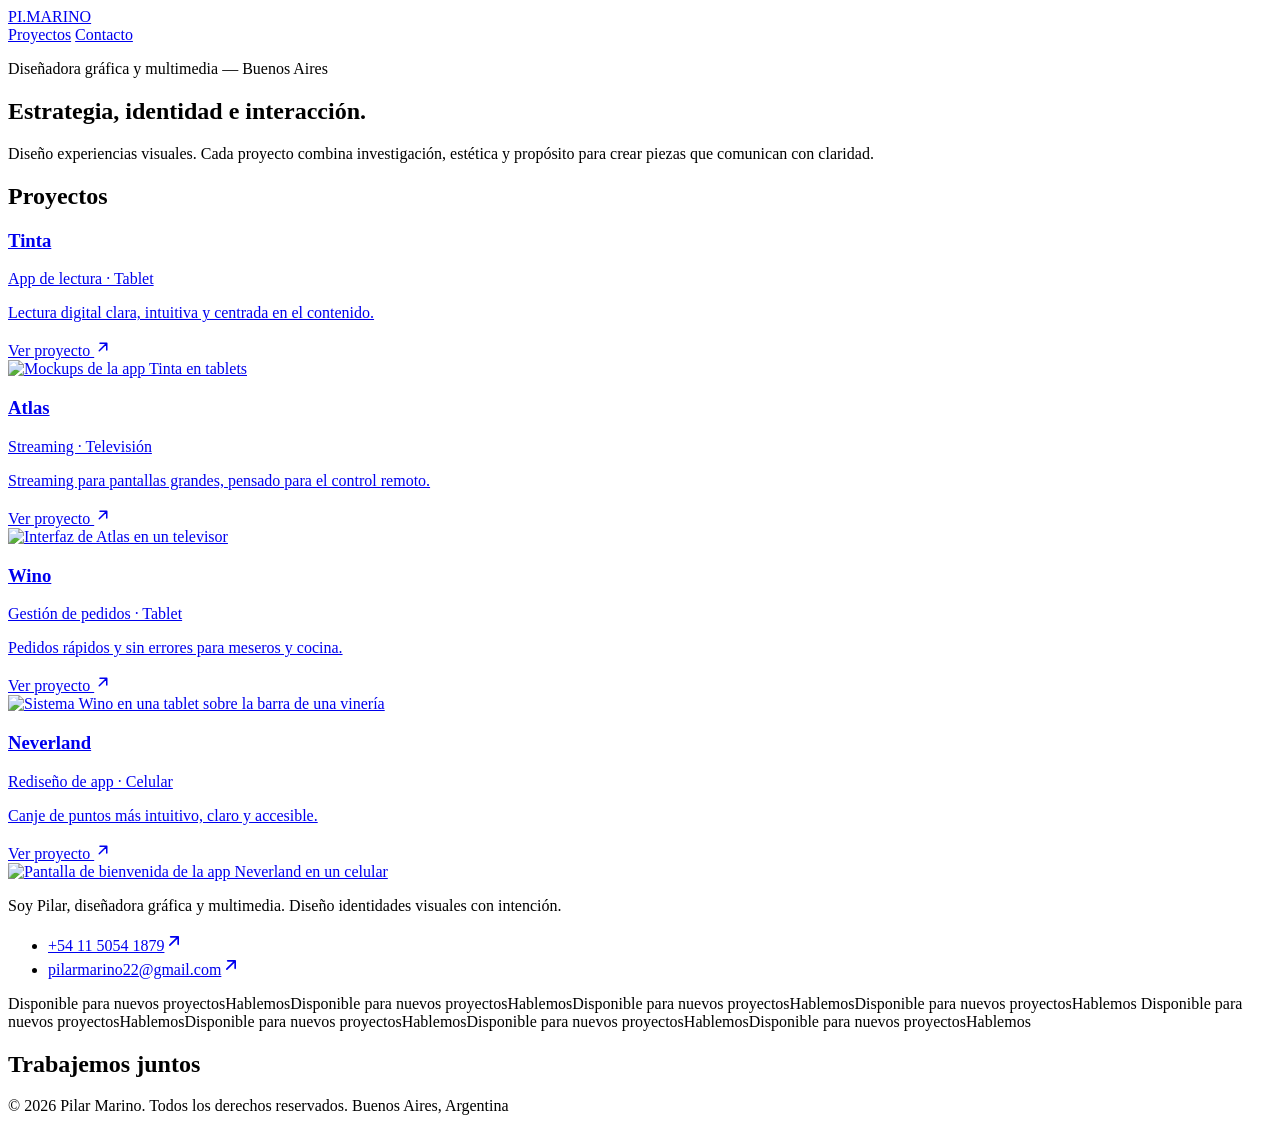
==== index.html @ cc8206f9 "Add files via upload" ====
<!doctype html>
<html lang="es">
<head>
<meta charset="utf-8">
<title>Pilar Marino · Portfolio</title>
<meta name="viewport" content="width=device-width, initial-scale=1">
<meta name="description" content="Pilar Marino: diseñadora gráfica y multimedia en Buenos Aires. Estrategia, identidad e interacción.">
<link rel="preconnect" href="https://fonts.googleapis.com">
<link rel="preconnect" href="https://fonts.gstatic.com" crossorigin="anonymous">
<link href="https://fonts.googleapis.com/css2?family=Inter:opsz,wght@14..32,400..700&amp;display=swap" rel="stylesheet">
<link rel="stylesheet" href="css/estilos.css?v=8">
</head>
<body class="pagina-home">

<div class="home">

  <!-- Header -->
  <header class="encabezado">
    <div class="encabezado__inner">
      <a href="#inicio" class="encabezado__logo" aria-label="Pilar Marino, inicio">PI.MARINO</a>
      <nav class="encabezado__nav" aria-label="Principal">
        <a class="navlink" href="proyectos.html">Proyectos</a>
        <a class="navlink" href="#contacto">Contacto</a>
      </nav>
    </div>
  </header>

  <!-- Hero -->
  <section id="inicio" class="inicio">
    <p class="inicio__kicker">Diseñadora gráfica y multimedia — Buenos Aires</p>
    <h1 class="inicio__titulo"><span class="hw"><span class="hw__in">Estrategia,</span></span> <span class="hw"><span class="hw__in">identidad</span></span> <span class="inicio__resaltado"><span class="hw"><span class="hw__in">e</span></span> <span class="hw"><span class="hw__in">interacción.</span></span></span></h1>

    <div class="inicio__bajo">
      <p class="inicio__lead">Diseño experiencias visuales. <span class="inicio__lead-suave">Cada proyecto combina investigación, estética y propósito para crear piezas que comunican con claridad.</span></p>
    </div>
  </section>

  <!-- Proyectos -->
  <section id="proyectos" class="proyectos-home">
    <div class="proyectos-home__cab">
      <h2 class="proyectos-home__titulo">Proyectos&nbsp;</h2>
    </div>

    <div class="pilas">
      <a class="pcard pcard--tinta" href="proyecto-tinta.html">
        <div class="pcard__texto">
          <div class="pcard__info">
            <h3 class="pcard__titulo">Tinta</h3>
            <span class="pcard__meta">App de lectura · Tablet</span>
            <p class="pcard__desc">Lectura digital clara, intuitiva y centrada en el contenido.</p>
          </div>
          <span class="pbtn">Ver proyecto
            <svg class="parrow" aria-hidden="true" width="18" height="18" viewBox="0 0 24 24" fill="none" stroke="currentColor" stroke-width="2" stroke-linecap="round" stroke-linejoin="round"><path d="M7 17L17 7M8 7h9v9"></path></svg>
          </span>
        </div>
        <div class="pcard__media">
          <img class="pimg" src="assets/tinta/hero.jpg" alt="Mockups de la app Tinta en tablets">
        </div>
      </a>
      <a class="pcard pcard--atlas" href="proyecto-atlas.html">
        <div class="pcard__texto">
          <div class="pcard__info">
            <h3 class="pcard__titulo">Atlas</h3>
            <span class="pcard__meta">Streaming · Televisión</span>
            <p class="pcard__desc">Streaming para pantallas grandes, pensado para el control remoto.</p>
          </div>
          <span class="pbtn">Ver proyecto
            <svg class="parrow" aria-hidden="true" width="18" height="18" viewBox="0 0 24 24" fill="none" stroke="currentColor" stroke-width="2" stroke-linecap="round" stroke-linejoin="round"><path d="M7 17L17 7M8 7h9v9"></path></svg>
          </span>
        </div>
        <div class="pcard__media">
          <img class="pimg" src="assets/atlas/hero.jpg" alt="Interfaz de Atlas en un televisor">
        </div>
      </a>
      <a class="pcard pcard--wino" href="proyecto-wino.html">
        <div class="pcard__texto">
          <div class="pcard__info">
            <h3 class="pcard__titulo">Wino</h3>
            <span class="pcard__meta">Gestión de pedidos · Tablet</span>
            <p class="pcard__desc">Pedidos rápidos y sin errores para meseros y cocina.</p>
          </div>
          <span class="pbtn">Ver proyecto
            <svg class="parrow" aria-hidden="true" width="18" height="18" viewBox="0 0 24 24" fill="none" stroke="currentColor" stroke-width="2" stroke-linecap="round" stroke-linejoin="round"><path d="M7 17L17 7M8 7h9v9"></path></svg>
          </span>
        </div>
        <div class="pcard__media">
          <img class="pimg" src="assets/wino/hero.jpg" alt="Sistema Wino en una tablet sobre la barra de una vinería">
        </div>
      </a>
      <a class="pcard pcard--neverland" href="proyecto-neverland.html">
        <div class="pcard__texto">
          <div class="pcard__info">
            <h3 class="pcard__titulo pcard__titulo--largo">Neverland</h3>
            <span class="pcard__meta">Rediseño de app · Celular</span>
            <p class="pcard__desc">Canje de puntos más intuitivo, claro y accesible.</p>
          </div>
          <span class="pbtn">Ver proyecto
            <svg class="parrow" aria-hidden="true" width="18" height="18" viewBox="0 0 24 24" fill="none" stroke="currentColor" stroke-width="2" stroke-linecap="round" stroke-linejoin="round"><path d="M7 17L17 7M8 7h9v9"></path></svg>
          </span>
        </div>
        <div class="pcard__media">
          <img class="pimg" src="assets/neverland/hero.jpg" alt="Pantalla de bienvenida de la app Neverland en un celular">
        </div>
      </a>
    </div>
  </section>

  <!-- Sobre mí -->
  <section id="sobre-mi" class="sobre-home">
    <div class="sobre-home__col">
      <p class="reveal sobre-home__texto" aria-label="Soy Pilar, diseñadora gráfica y multimedia. Diseño identidades visuales con intención."><span class="word" aria-hidden="true">Soy </span><span class="word" aria-hidden="true">Pilar, </span><span class="word" aria-hidden="true">diseñadora </span><span class="word" aria-hidden="true">gráfica </span><span class="word" aria-hidden="true">y </span><span class="word" aria-hidden="true">multimedia. </span><span class="word" aria-hidden="true">Diseño </span><span class="word" aria-hidden="true">identidades </span><span class="word" aria-hidden="true">visuales </span><span class="word" aria-hidden="true">con </span><span class="word" aria-hidden="true">intención.</span></p>
    </div>
      <ul id="contacto" class="contacto-lista">
        <li><a class="crow" href="tel:+5491150541879">+54 11 5054 1879<svg aria-hidden="true" width="20" height="20" viewBox="0 0 24 24" fill="none" stroke="currentColor" stroke-width="2" stroke-linecap="round" stroke-linejoin="round"><path d="M7 17L17 7M8 7h9v9"></path></svg></a></li>
        <li><a class="crow crow--mail" href="mailto:pilarmarino22@gmail.com">pilarmarino22@gmail.com<svg aria-hidden="true" width="20" height="20" viewBox="0 0 24 24" fill="none" stroke="currentColor" stroke-width="2" stroke-linecap="round" stroke-linejoin="round"><path d="M7 17L17 7M8 7h9v9"></path></svg></a></li>
      </ul>
  </section>

  <!-- Contacto -->
  <section class="cierre">
    <div class="banda-movil" aria-label="Disponible para nuevos proyectos" role="img">
      <div class="marquee" aria-hidden="true">
        <span>Disponible para nuevos proyectos</span><span>Hablemos</span><span>Disponible para nuevos proyectos</span><span>Hablemos</span><span>Disponible para nuevos proyectos</span><span>Hablemos</span><span>Disponible para nuevos proyectos</span><span>Hablemos</span>
        <span>Disponible para nuevos proyectos</span><span>Hablemos</span><span>Disponible para nuevos proyectos</span><span>Hablemos</span><span>Disponible para nuevos proyectos</span><span>Hablemos</span><span>Disponible para nuevos proyectos</span><span>Hablemos</span>
      </div>
    </div>

    <div class="trabajemos">
      <h2 class="trabajemos__titulo">Trabajemos juntos</h2>
    </div>
  </section>

  <!-- Footer -->
  <footer class="pie">
    <div class="pie__fila">
      <span>© 2026 Pilar Marino. Todos los derechos reservados.</span>
      <span>Buenos Aires, Argentina</span>
    </div>
  </footer>

</div>

<script src="js/home.js?v=3"></script>
</body>
</html>
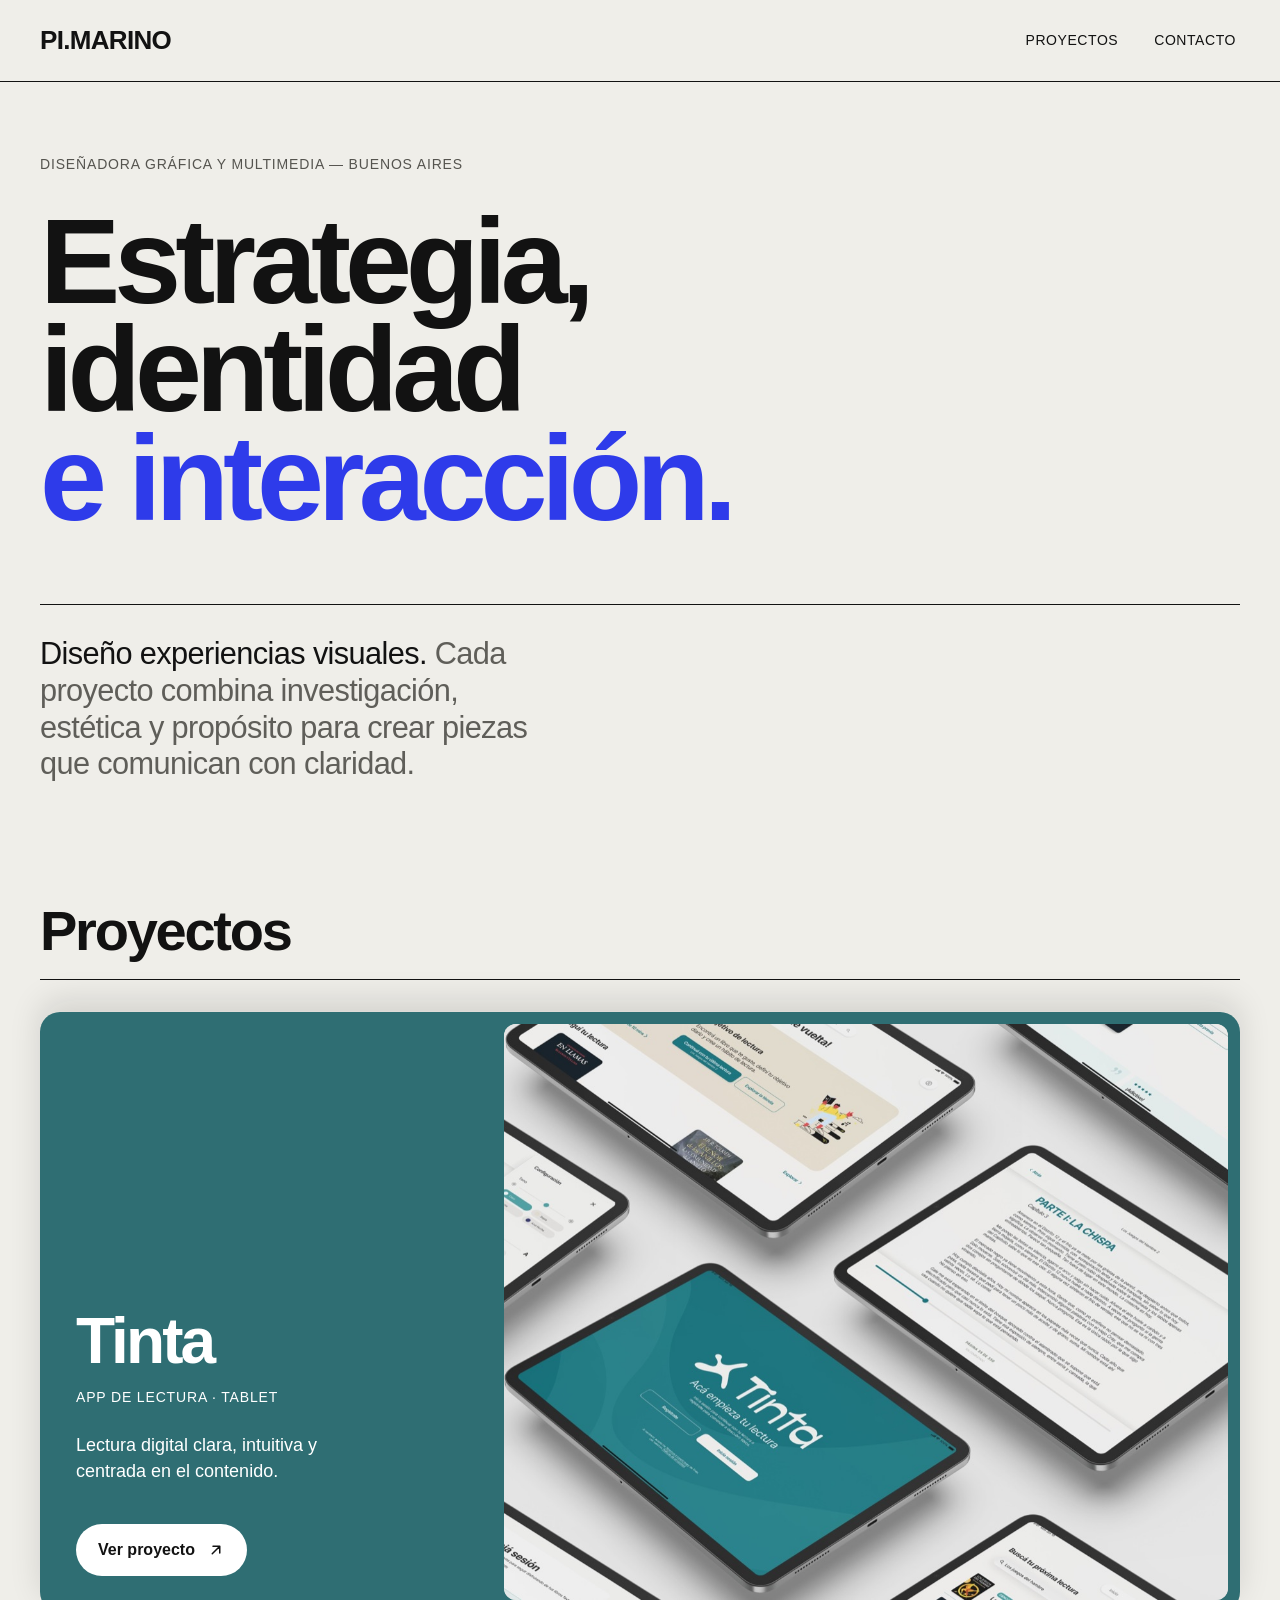
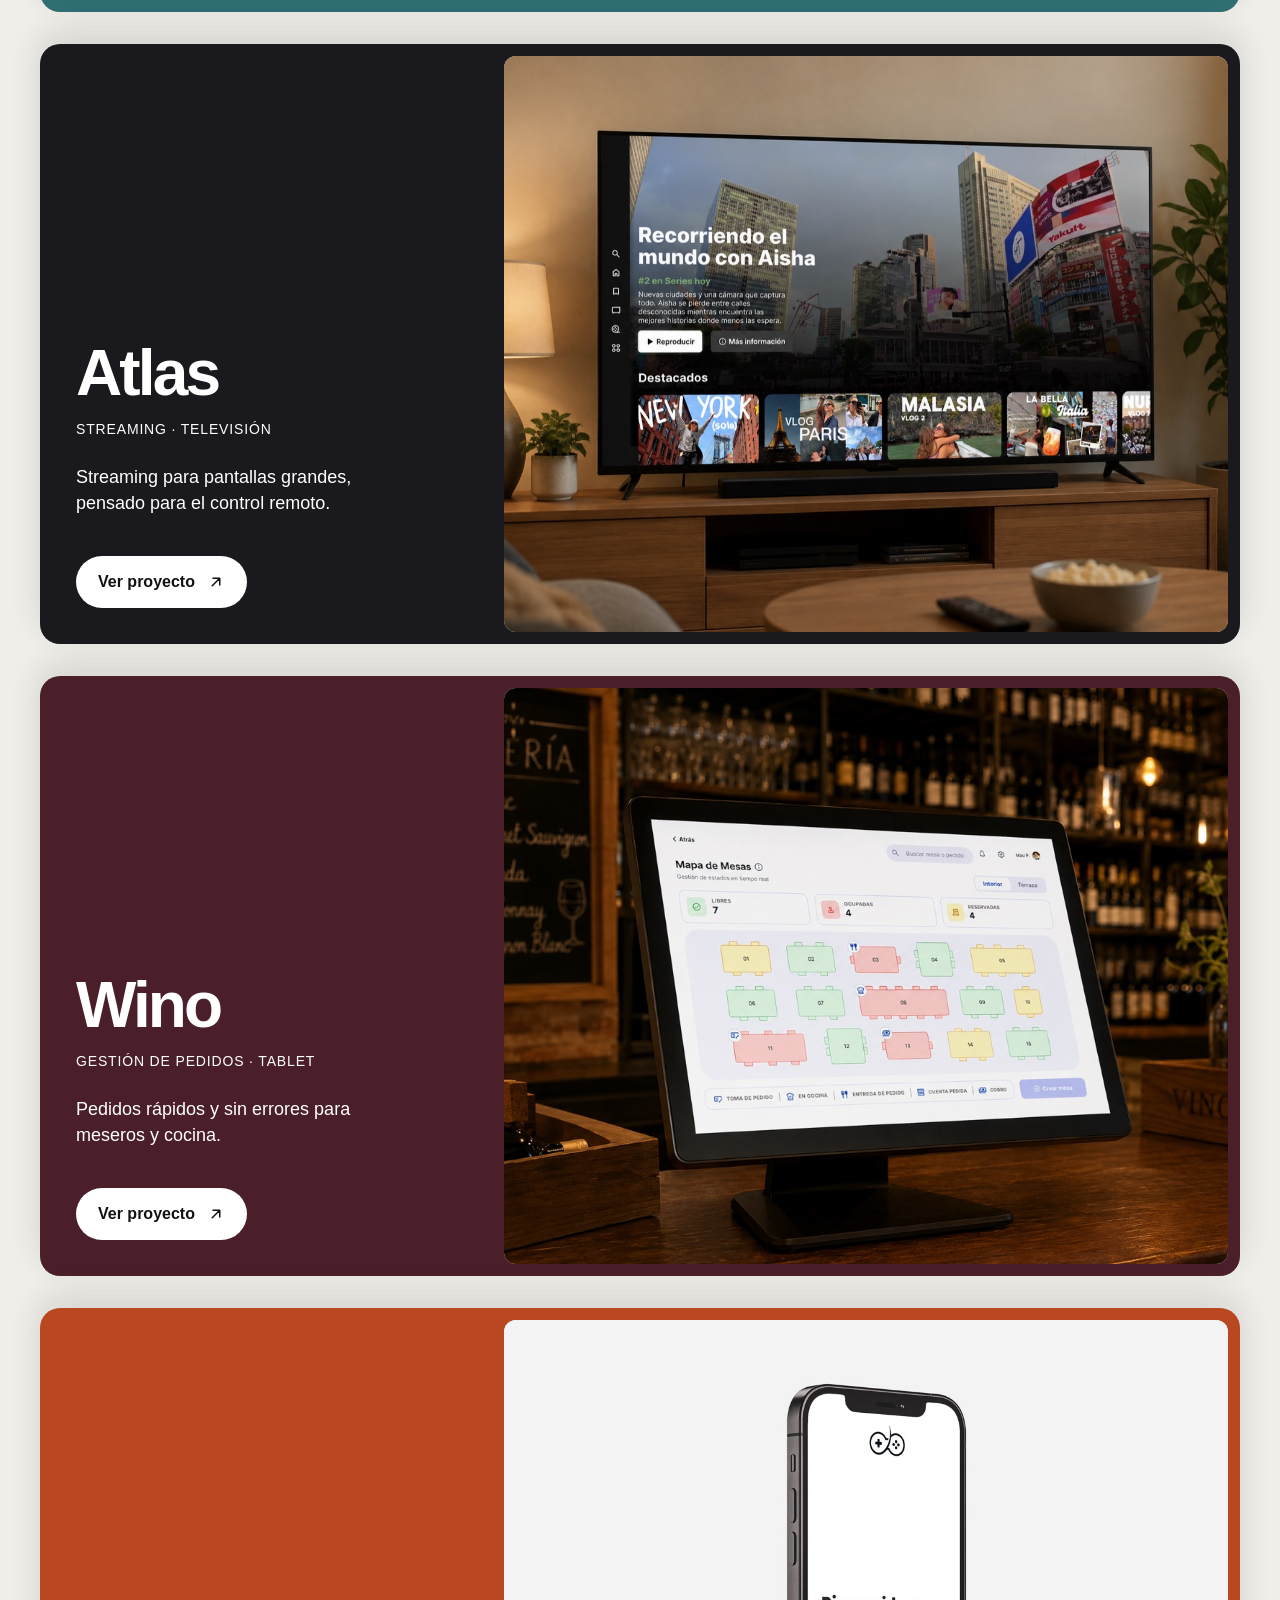
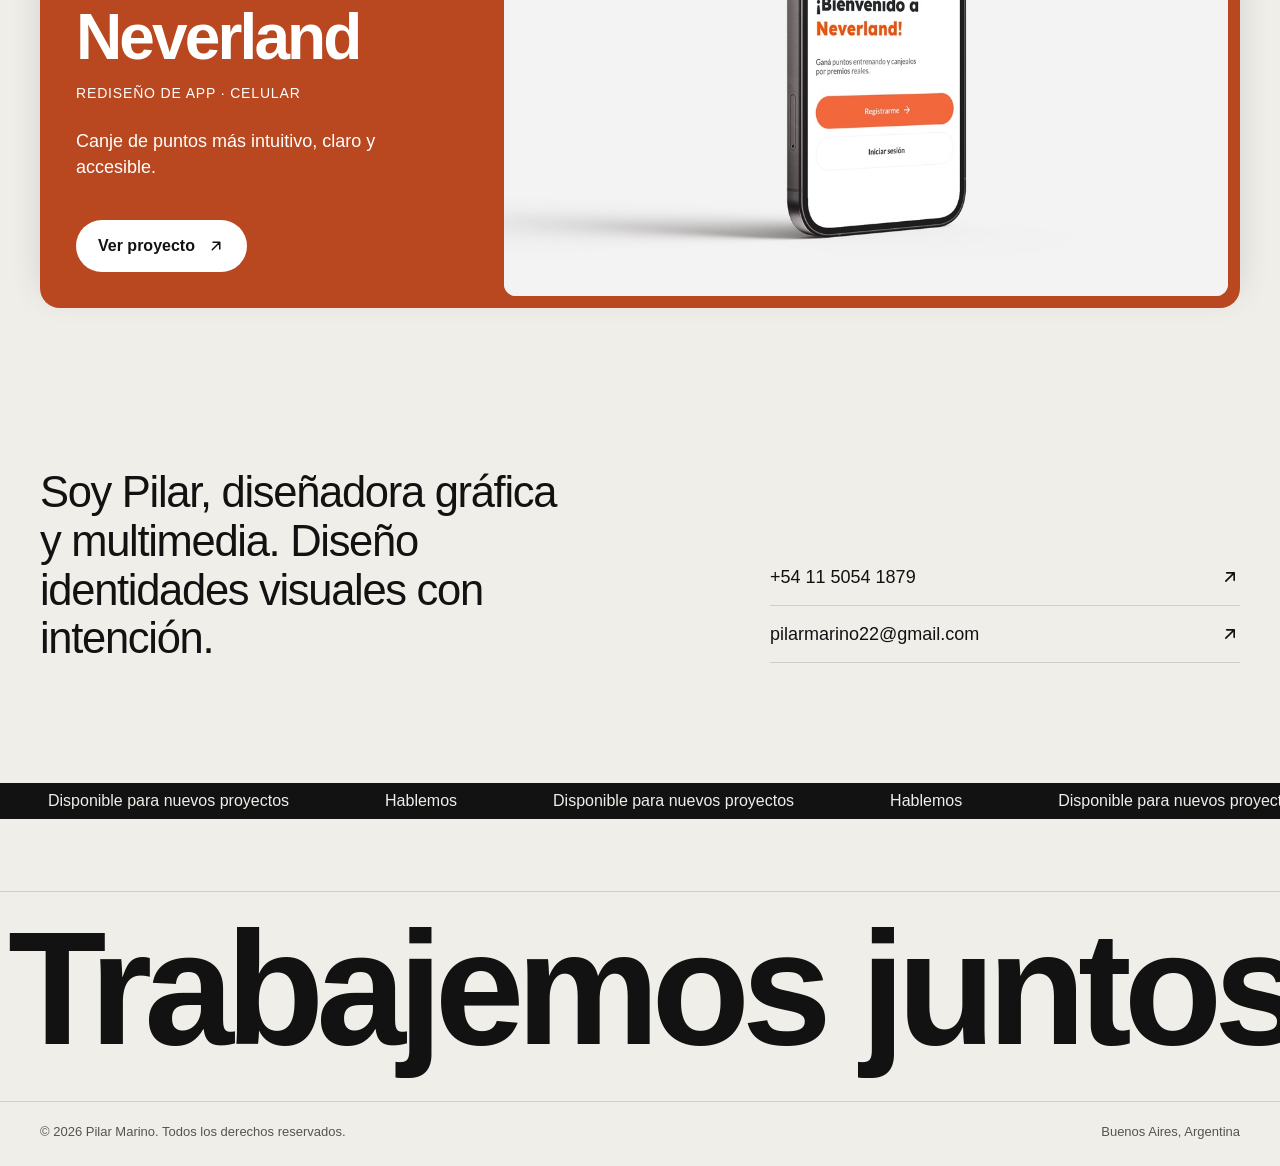
==== commit d9983735: "Add files via upload" ====
--- a/index.html
+++ b/index.html
@@ -8,7 +8,7 @@
 <link rel="preconnect" href="https://fonts.googleapis.com">
 <link rel="preconnect" href="https://fonts.gstatic.com" crossorigin="anonymous">
 <link href="https://fonts.googleapis.com/css2?family=Inter:opsz,wght@14..32,400..700&amp;display=swap" rel="stylesheet">
-<link rel="stylesheet" href="css/estilos.css?v=8">
+<link rel="stylesheet" href="css/estilos.css?v=9">
 </head>
 <body class="pagina-home">
 
--- a/css/estilos.css
+++ b/css/estilos.css
@@ -0,0 +1,2034 @@
+/* =========================================================
+   Pilar Marino — estilos
+   Paleta clara y cálida · logo PI.MARINO (Inter Display)
+   ========================================================= */
+:root {
+  --acento: #c9512c;
+  --secundario: #7b5e48;
+  --fondo: #f4eee4;
+  --superficie: #eae1d3;
+  --texto: #1e1b18;
+  --texto-suave: #7a7066;
+  --acento-oscuro: #8e3317;
+  --acento-claro: #f2cdb9;
+  --ancho: 1100px;
+  --alto-header: 86px;
+}
+
+*,
+*::before,
+*::after { box-sizing: border-box; }
+
+html { scroll-behavior: smooth; }
+
+body {
+  margin: 0;
+  background: var(--fondo);
+  color: var(--texto);
+  font-family: "Inter Tight", sans-serif;
+  line-height: 1.2;
+  overflow-x: hidden;
+}
+
+img { display: block; max-width: none; }
+a { color: inherit; text-decoration: none; }
+h1, h2, h3, p, ul, figure, blockquote { margin: 0; padding: 0; }
+ul { list-style: none; }
+
+.sr-only {
+  position: absolute; width: 1px; height: 1px;
+  overflow: hidden; clip: rect(0 0 0 0); white-space: nowrap;
+}
+
+/* Contenedor para SVG que "sangran" fuera de su caja (como en Figma) */
+.bleed { position: absolute; display: block; }
+.bleed > img { width: 100%; height: 100%; }
+
+/* ---------- Header ---------- */
+.header {
+  position: sticky;
+  top: 0;
+  z-index: 50;
+  background: var(--fondo);
+  filter: drop-shadow(0 4px 2px rgba(0, 0, 0, 0.25));
+}
+.header__inner {
+  max-width: 1280px;
+  margin: 0 auto;
+  padding: 20px 90px 15px;
+  display: flex;
+  align-items: center;
+  justify-content: space-between;
+}
+
+.logo { display: flex; flex-direction: column; width: 74px; }
+.logo > span { position: relative; display: block; }
+.logo__pili   { width: 39.41px; height: 23.27px; margin-bottom: -1.9px; }
+.logo__chechu { width: 73.84px; height: 29.97px; }
+
+.logo--footer { width: 135.49px; }
+.logo--footer .logo__pili   { width: 72.16px;  height: 42.6px; margin-bottom: -3.48px; }
+.logo--footer .logo__chechu { width: 135.19px; height: 54.88px; }
+
+.menu { display: flex; gap: 30px; align-items: center; }
+.menu__link {
+  position: relative;
+  padding: 10px 5px 6px;
+  font-weight: 700;
+  font-size: 17px;
+}
+.menu__link::after {
+  content: "";
+  position: absolute;
+  left: 5px; bottom: 0;
+  width: 0; height: 2px;
+  background: var(--acento);
+  border-radius: 2px;
+  transition: width .25s ease;
+}
+.menu__link:hover::after,
+.menu__link:focus-visible::after { width: calc(100% - 10px); }
+
+/* Sección actual (en Figma: "Botón menu / seleccionado") */
+.menu__link--activo { color: var(--acento); }
+.menu__link--activo::before {
+  content: "";
+  position: absolute;
+  left: 50%; top: 50%;
+  width: 82px; height: 30px;
+  transform: translate(-50%, -50%);
+  background: var(--acento);
+  opacity: .15;
+}
+.menu__link--activo::after { width: calc(100% - 10px); height: 2px; }
+
+/* ---------- Bloques con posiciones fijas que se escalan ---------- */
+.escala { position: relative; width: 100%; max-width: var(--ancho); margin: 0 auto; }
+.escala > * { position: absolute; top: 0; left: 0; transform-origin: top left; }
+
+.a { position: absolute; display: block; }
+.a.r { display: flex; align-items: center; justify-content: center; }
+.a.r > span { position: relative; flex: none; display: block; }
+.foto > img { position: absolute; inset: 0; width: 100%; height: 100%; object-fit: cover; }
+
+/* ---------- Hero ---------- */
+.hero {
+  padding: 33px 16px 0;
+  display: flex;
+  flex-direction: column;
+  align-items: center;
+  gap: 13px;
+}
+.hero__titulo {
+  width: 490.85px;
+  max-width: 100%;
+  display: flex;
+  flex-direction: column;
+  align-items: center;
+  gap: 5px;
+}
+.hero__h1 { position: relative; width: 100%; aspect-ratio: 490.848 / 76.541; }
+.subtitulo {
+  font-weight: 300;
+  font-size: 18px;
+  text-transform: uppercase;
+  text-align: center;
+}
+.collage { width: 1100px; height: 568px; }
+
+/* Botón "Conocenos" / "Ver todos" */
+.boton-ir {
+  display: inline-flex;
+  align-items: center;
+  gap: 10px;
+  padding: 6px 10px;
+  font-weight: 700;
+  font-size: 17px;
+  white-space: nowrap;
+  transition: color .2s ease;
+}
+.boton-ir__icono {
+  width: 7px; height: 14px;
+  transform: scaleX(-1);
+  transition: transform .2s ease;
+}
+.boton-ir:hover { color: var(--acento); }
+.boton-ir:hover .boton-ir__icono { transform: scaleX(-1) translateX(-4px); }
+
+/* ---------- Secciones ---------- */
+.secciones {
+  margin-top: 58px;
+  padding: 0 16px 58px;
+  display: flex;
+  flex-direction: column;
+  align-items: center;
+  gap: 100px;
+}
+
+.titulo-seccion {
+  position: relative;
+  display: inline-block;
+  font-weight: 700;
+  font-size: 30px;
+  padding-bottom: 15.5px;
+}
+.subrayado {
+  position: absolute;
+  bottom: 0;
+  width: 148.45px;
+  height: 15.5px;
+}
+.subrayado--izq { left: 46.4px; }
+.subrayado--der { right: 0; }
+
+/* Proyectos destacados */
+.destacados { width: 100%; max-width: var(--ancho); display: flex; flex-direction: column; gap: 9px; }
+.destacados__cabecera {
+  display: flex;
+  justify-content: space-between;
+  align-items: flex-start;
+}
+.destacados__cabecera .boton-ir { margin-top: 5px; }
+
+.destacados__cards { display: flex; gap: 24px; }
+.card {
+  flex: 1 1 0;
+  display: flex;
+  align-items: flex-end;
+  gap: 25px;
+  padding: 20px;
+  background: var(--superficie);
+  border: 7px solid var(--superficie);
+  border-radius: 9px;
+  overflow: hidden;
+  transition: border-color .25s ease, transform .25s ease;
+}
+.card:hover { border-color: var(--secundario); transform: translateY(-4px); }
+.card__img {
+  position: relative;
+  flex: 1 1 0;
+  min-width: 0;
+  height: 240px;
+  border-radius: 20px;
+  overflow: hidden;
+}
+.card__img > img { position: absolute; }
+.card__info { width: 157px; flex: none; display: flex; flex-direction: column; gap: 10px; }
+.card__titulo { font-weight: 700; font-size: 30px; }
+.card__tags { display: flex; flex-direction: column; align-items: flex-start; gap: 13px; }
+.tag {
+  border: 2px solid var(--acento);
+  color: var(--acento);
+  padding: 4px 6px;
+  font-size: 15px;
+  text-transform: uppercase;
+}
+
+/* Cita */
+.cita { width: 1052px; height: 350px; }
+.cita__texto {
+  position: absolute;
+  left: 0; top: 0;
+  font-weight: 300;
+  font-style: italic;
+  font-size: 79.683px;
+  text-transform: uppercase;
+}
+.cita__texto p { white-space: pre; }
+.cita__fuerte { font-weight: 700; }
+.cita__autor {
+  position: absolute;
+  left: 544px; top: 292px;
+  font-weight: 300;
+  font-style: italic;
+  font-size: 41.162px;
+  text-transform: uppercase;
+}
+
+/* Herramientas */
+.herramientas { display: flex; flex-direction: column; align-items: center; gap: 42px; }
+.titulo-seccion--centro { text-align: right; }
+.herramientas__lista {
+  display: flex;
+  flex-wrap: wrap;
+  justify-content: center;
+  gap: 25px;
+}
+.herramienta {
+  width: 256px;
+  height: 144.71px;
+  display: flex;
+  flex-direction: column;
+  align-items: center;
+  gap: 10.3px;
+  padding: 24.71px 28.83px;
+  border: 1.941px solid var(--secundario);
+  border-radius: 24.85px;
+  box-shadow: 0 .775px 1.55px rgba(0, 0, 0, .1), 0 .775px 2.325px rgba(0, 0, 0, .1);
+  font-weight: 700;
+  font-size: 22px;
+  text-align: center;
+  transition: background-color .25s ease, transform .25s ease;
+}
+.herramienta:hover { background: rgba(137, 98, 210, .15); transform: translateY(-4px); }
+.herramienta__logo { position: relative; height: 59px; overflow: hidden; flex: none; }
+.herramienta__logo > img { position: absolute; }
+.herramienta__logo > img.cubrir { inset: 0; width: 100%; height: 100%; object-fit: cover; }
+
+/* Contacto */
+.contacto {
+  width: 100%;
+  max-width: 1280px;
+  display: flex;
+  flex-direction: column;
+  align-items: center;
+  gap: 15px;
+  scroll-margin-top: 100px;
+}
+.contacto__linea { position: relative; display: block; width: 1125px; max-width: 100%; height: 0; }
+.contacto__fila {
+  width: 100%;
+  display: flex;
+  align-items: center;
+  gap: 26px;
+  padding: 30px 93px;
+}
+.contacto__titulo { font-weight: 700; font-size: 30px; white-space: nowrap; }
+.contacto__divisor { position: relative; display: block; width: 3.33px; height: 118.95px; flex: none; }
+.contacto__dato {
+  display: flex;
+  align-items: center;
+  gap: 20px;
+  font-weight: 700;
+  font-size: 22px;
+  white-space: nowrap;
+}
+.contacto__icono { position: relative; display: block; flex: none; }
+.contacto__mails { display: flex; flex-direction: column; }
+.contacto a:hover { color: var(--acento); }
+
+/* ---------- Footer ---------- */
+.footer { background: rgba(160, 160, 160, 0.1); padding-top: 20px; }
+.footer__contenido {
+  max-width: 1280px;
+  margin: 0 auto;
+  padding: 0 65px;
+  display: flex;
+  align-items: center;
+  gap: 197px;
+}
+.footer__links {
+  width: 220px;
+  display: grid;
+  grid-template-columns: 97px auto;
+  gap: 10px;
+}
+.footer__links a { padding: 6px 10px; font-weight: 700; font-size: 17px; }
+.footer__links a:hover { color: var(--acento); }
+.footer__legal {
+  border-top: 1px solid #1a1a1a;
+  padding: 10px 64px 14px;
+  text-align: center;
+  color: var(--texto-suave);
+  font-size: 10px;
+}
+
+/* Botón de accesibilidad */
+.accesibilidad {
+  position: fixed;
+  right: 62px;
+  bottom: 32px;
+  z-index: 60;
+  width: 50px; height: 50px;
+  padding: 0;
+  border: 0;
+  background: none;
+  cursor: pointer;
+  transition: transform .2s ease;
+}
+.accesibilidad:hover { transform: scale(1.08); }
+
+/* =========================================================
+   Página Proyectos
+   ========================================================= */
+.escala--izq { margin: 0; max-width: 373px; }
+
+.proyectos {
+  max-width: 1101px;
+  margin: 0 auto;
+  padding: 25px 16px 60px;
+  box-sizing: content-box;
+}
+.proyectos__intro { display: flex; flex-direction: column; }
+.titulo-proyectos { width: 373px; height: 73px; }
+.proyectos__bajada { max-width: 444px; font-size: 15px; }
+
+.grilla {
+  margin-top: 37px;
+  display: grid;
+  grid-template-columns: repeat(2, 538px);
+  gap: 25px;
+}
+
+.proyecto {
+  position: relative;
+  display: flex;
+  align-items: flex-end;
+  height: 412px;
+  padding: 40px;
+  border-radius: 20px;
+  overflow: hidden;
+  isolation: isolate;
+}
+.proyecto__img {
+  position: absolute;
+  inset: 0;
+  z-index: -1;
+  overflow: hidden;
+  transition: filter .35s ease, transform .35s ease;
+}
+.proyecto__img > img { position: absolute; }
+.proyecto__img > img.cubrir { inset: 0; width: 100%; height: 100%; object-fit: cover; }
+.proyecto__img::after {
+  content: "";
+  position: absolute;
+  inset: 0;
+  background: rgba(0, 0, 0, .4);
+  opacity: 0;
+  transition: opacity .35s ease;
+}
+.proyecto--oscuro .proyecto__img::after { background: rgba(0, 0, 0, .6); }
+
+.proyecto__info {
+  display: flex;
+  flex-direction: column;
+  align-items: flex-start;
+  gap: 10px;
+  opacity: 0;
+  transform: translateY(12px);
+  transition: opacity .3s ease, transform .3s ease;
+}
+.proyecto__titulo { font-weight: 700; font-size: 30px; }
+.proyecto__tags { display: flex; flex-direction: column; align-items: flex-start; gap: 13px; }
+.ver-mas {
+  margin-top: 20px;
+  display: inline-flex;
+  align-items: center;
+  gap: 8px;
+  padding: 5px 5px;
+  background: var(--acento);
+  border: 3px solid var(--acento);
+  font-weight: 700;
+  font-size: 17px;
+}
+.ver-mas > img { width: 18px; height: 10.58px; transition: transform .2s ease; }
+
+/* Hover (en Figma: "Variant2") */
+.proyecto:hover .proyecto__img,
+.proyecto:focus-visible .proyecto__img { filter: blur(20px); transform: scale(1.15); }
+.proyecto:hover .proyecto__img::after,
+.proyecto:focus-visible .proyecto__img::after { opacity: 1; }
+.proyecto:hover .proyecto__info,
+.proyecto:focus-visible .proyecto__info { opacity: 1; transform: none; }
+.proyecto:hover .ver-mas > img { transform: translateX(4px); }
+
+/* En celulares y tablets no hay hover: se muestra la info siempre */
+@media (hover: none) {
+  .proyecto__img::after,
+  .proyecto--oscuro .proyecto__img::after { opacity: 1; background: linear-gradient(to top, rgba(0,0,0,.9) 15%, rgba(0,0,0,0) 85%); }
+  .proyecto__info { opacity: 1; transform: none; }
+}
+
+/* =========================================================
+   Páginas de detalle de proyecto
+   ========================================================= */
+.detalle__contenedor {
+  max-width: var(--ancho);
+  margin: 0 auto;
+  padding: 7px 16px 0;
+  box-sizing: content-box;
+}
+
+.boton-atras {
+  display: inline-flex;
+  align-items: center;
+  gap: 10px;
+  margin-left: -8px;
+  padding: 6px 10px;
+  font-weight: 700;
+  font-size: 17px;
+  transition: color .2s ease;
+}
+.boton-atras__icono { width: 7px; height: 14px; transition: transform .2s ease; }
+.boton-atras:hover { color: var(--acento); }
+.boton-atras:hover .boton-atras__icono { transform: translateX(-4px); }
+
+.detalle__hero {
+  margin-top: 19px;
+  display: flex;
+  align-items: flex-start;
+  gap: 29px;
+}
+.detalle__imagen {
+  width: 537px;
+  height: 280px;
+  flex: none;
+  object-fit: cover;
+  border-radius: 20px;
+}
+.detalle__info { width: 444px; display: flex; flex-direction: column; gap: 30px; }
+.detalle__textos { display: flex; flex-direction: column; gap: 11px; font-size: 15px; }
+.detalle__anio { font-size: 13px; }
+.detalle__titulo { font-weight: 700; font-size: 59px; line-height: .9; }
+.detalle__tipo { font-weight: 300; font-size: 24px; text-transform: uppercase; }
+.detalle__tags { display: flex; flex-wrap: wrap; gap: 13px; }
+
+/* Barra de subsecciones (en Figma: "Navigation") */
+.subnav {
+  position: sticky;
+  top: var(--alto-header);
+  z-index: 40;
+  margin-top: 32px;
+  filter: drop-shadow(0 4px 22px rgba(222, 193, 255, .15));
+}
+.subnav__inner {
+  max-width: 1280px;
+  margin: 0 auto;
+  display: flex;
+  align-items: center;
+  justify-content: space-between;
+  gap: 8px;
+  padding: 10px 90px;
+  background: rgba(55, 30, 102, .8);
+  border: 8px solid rgba(55, 30, 102, .8);
+  backdrop-filter: blur(75px);
+  -webkit-backdrop-filter: blur(75px);
+  box-shadow: 0 7.53px 11.29px -7.53px rgba(0, 0, 0, .1);
+  overflow-x: auto;
+  scrollbar-width: none;
+}
+.subnav__inner::-webkit-scrollbar { display: none; }
+.subnav__boton {
+  flex: none;
+  padding: 9px 17px;
+  border: 2px solid transparent;
+  border-radius: 2px;
+  background: none;
+  color: var(--texto);
+  font: 700 17px/1.2 "Inter Tight", sans-serif;
+  cursor: pointer;
+  transition: background-color .2s ease, border-color .2s ease;
+}
+.subnav__boton:hover { background: rgba(255, 255, 255, .08); }
+.subnav__boton[aria-selected="true"] { background: rgba(255, 255, 255, .15); border-color: var(--texto); }
+
+/* Cada etapa / tab */
+.etapa {
+  max-width: var(--ancho);
+  margin: 0 auto;
+  padding: 55px 16px 90px;
+  box-sizing: content-box;
+  display: flex;
+  flex-direction: column;
+  align-items: flex-start;
+  gap: 57px;
+  scroll-margin-top: calc(var(--alto-header) + 80px);
+}
+.etapa[hidden] { display: none; }
+.etapa__intro { display: flex; align-items: center; gap: 22px; font-size: 15px; }
+.etapa__intro > p, .etapa__texto-boton { width: 407px; }
+.etapa__numero { display: flex; flex-direction: column; color: var(--secundario); opacity: .7; flex: none; }
+.etapa__numero span { font-weight: 700; font-size: 61.926px; line-height: 1.2; }
+.etapa__numero small { max-width: 87px; font-size: 11.406px; text-transform: uppercase; }
+.etapa__bloque { width: 407px; display: flex; flex-direction: column; gap: 14px; font-size: 15px; }
+.etapa__bloque--ancho { width: 100%; gap: 20px; }
+.etapa__subtitulo { font-weight: 700; font-size: 22px; }
+
+/* Benchmark */
+.referentes { width: 100%; display: grid; grid-template-columns: repeat(3, 1fr); gap: 25px; }
+.referente { display: flex; align-items: flex-start; gap: 25px; }
+.referente > img { width: 69px; height: 69px; object-fit: cover; flex: none; }
+.referente h3 { font-family: "Inter", sans-serif; font-weight: 500; font-size: 28px; color: var(--secundario); margin-bottom: 10px; }
+.referente p { font-size: 15px; }
+
+.tarjetas { width: 100%; display: grid; grid-template-columns: repeat(3, 1fr); gap: 25px; }
+.tarjeta {
+  display: flex;
+  flex-direction: column;
+  gap: 10.3px;
+  padding: 24.71px 28.83px;
+  border: 1.941px solid var(--secundario);
+  border-radius: 24.85px;
+  box-shadow: 0 .775px 1.55px rgba(0, 0, 0, .1), 0 .775px 2.325px rgba(0, 0, 0, .1);
+}
+.tarjeta h3 { font-weight: 700; font-size: 22px; }
+.tarjeta p { font-size: 15px; color: var(--secundario); }
+
+/* Flows */
+.flows { display: flex; flex-wrap: wrap; gap: 26px; }
+.flow-boton {
+  width: 348px;
+  padding: 24.71px 28.83px;
+  border: 1.941px solid var(--secundario);
+  border-radius: 24.85px;
+  background: none;
+  color: var(--texto);
+  font: 700 22px/1.2 "Inter Tight", sans-serif;
+  cursor: pointer;
+  box-shadow: 0 .775px 1.55px rgba(0, 0, 0, .1), 0 .775px 2.325px rgba(0, 0, 0, .1);
+  transition: background-color .25s ease, transform .25s ease;
+}
+.flow-boton:hover { background: rgba(137, 98, 210, .15); transform: translateY(-3px); }
+
+/* Diseño de interfaz */
+.etapa__texto-boton { display: flex; flex-direction: column; align-items: flex-start; gap: 10px; }
+.boton-prototipo {
+  padding: 7px 18px;
+  border-radius: 70px;
+  background: var(--acento);
+  color: #000;
+  font-family: "Inter", sans-serif;
+  font-weight: 500;
+  font-size: 16px;
+  text-decoration: underline;
+  filter: drop-shadow(0 1.3px 1.3px rgba(0, 0, 0, .1)) drop-shadow(0 1.3px 2px rgba(0, 0, 0, .1));
+  transition: transform .2s ease;
+}
+.boton-prototipo:hover { transform: translateY(-2px); }
+#diseno .escala { margin: -33px 0 0; }
+.maqueta { width: 1099px; height: 806px; }
+.maqueta__pantalla {
+  position: absolute;
+  left: 43.74px; top: 29.16px;
+  width: 1020.5px; height: 735.09px;
+  object-fit: cover;
+  border-radius: 44.67px;
+}
+
+/* Carruseles con scroll horizontal (heurísticas y mejoras) */
+.carrusel {
+  /* llega hasta el borde derecho de la pantalla, como en el Figma */
+  width: auto;
+  align-self: stretch;
+  margin-right: calc((100vw - 100%) / -2);
+  padding-right: 16px;
+  display: flex;
+  gap: 33px;
+  overflow-x: auto;
+  scroll-snap-type: x mandatory;
+  padding-bottom: 16px;
+  scrollbar-color: var(--secundario) transparent;
+}
+.carrusel > li { flex: none; scroll-snap-align: start; }
+
+.heuristica {
+  width: 541px;
+  display: flex;
+  flex-direction: column;
+  gap: 16px;
+  padding: 38.41px 44.81px;
+  border: 3.017px solid var(--secundario);
+  border-radius: 38.6px;
+  box-shadow: 0 1.2px 2.4px rgba(0, 0, 0, .1), 0 1.2px 3.6px rgba(0, 0, 0, .1);
+}
+.heuristica h3 { font-weight: 700; font-size: 22px; }
+.heuristica p { font-size: 15px; color: var(--secundario); }
+
+/* Pruebas de usabilidad: tortas con conic-gradient */
+.tarea { display: flex; flex-direction: column; gap: 25px; margin-top: 22px; }
+.tarea__titulo { font-weight: 400; font-size: 15px; color: var(--secundario); }
+.tarea__graficos { display: grid; grid-template-columns: repeat(3, 1fr); gap: 32px; }
+.grafico { display: flex; align-items: flex-start; gap: 7.5px; }
+.torta {
+  position: relative;
+  width: 234.22px;
+  height: 234.22px;
+  flex: none;
+  border-radius: 50%;
+}
+.torta span {
+  position: absolute;
+  font-family: "Inter", sans-serif;
+  font-weight: 500;
+  font-size: 23.42px;
+  line-height: 1.2;
+}
+.torta span.oscuro { color: var(--fondo); }
+.leyenda {
+  margin-top: 27.6px;
+  display: flex;
+  flex-direction: column;
+  gap: 5px;
+  font-family: "Inter", sans-serif;
+  font-size: 10.04px;
+}
+.leyenda--fila { width: 35px; }
+.leyenda span { display: flex; align-items: center; gap: 5.86px; white-space: nowrap; }
+.leyenda span::before {
+  content: "";
+  width: 11.71px; height: 11.71px;
+  border-radius: 50%;
+  flex: none;
+}
+.leyenda span.chico::before { width: 7.41px; height: 7.41px; }
+.leyenda .c1::before { background: var(--acento); }
+.leyenda .c2::before { background: var(--acento-oscuro); }
+.leyenda .c3::before { background: var(--acento-claro); }
+.tarea__conclusion { width: 518px; max-width: 100%; margin-top: 42px; font-size: 15px; }
+
+/* Mejoras: antes / después */
+.mejoras { gap: 25px; }
+.mejora {
+  width: 819px;
+  display: flex;
+  flex-direction: column;
+  gap: 4.65px;
+  padding: 18.6px;
+  border: 3px solid var(--acento);
+  border-radius: 22.72px;
+  box-shadow: 0 .6px 1.2px rgba(0, 0, 0, .1), 0 .6px 1.8px rgba(0, 0, 0, .1);
+}
+.mejora h3 { font-weight: 700; font-size: 22px; }
+.mejora > p { width: 474px; max-width: 100%; font-size: 15px; }
+.comparacion { margin-top: auto; padding-top: 14px; display: grid; grid-template-columns: 1fr 1fr; gap: 13.96px; }
+.comparacion figure { display: flex; flex-direction: column; align-items: center; gap: 4.65px; font-size: 15px; }
+.captura { position: relative; width: 100%; aspect-ratio: 2388 / 1668; }
+.captura > img { width: 100%; height: 100%; object-fit: cover; }
+/* Coordenadas del Figma: la captura mide 380.9 × 266 y arranca 22.65px abajo del texto */
+.marca {
+  position: absolute;
+  left: calc(var(--x) * 100% / 380.9);
+  top: calc((var(--y) - 22.65) * 100% / 266.05);
+  width: calc(var(--w) * 100% / 380.9);
+  height: calc(var(--h) * 100% / 266.05);
+  border: 1px solid red;
+  border-radius: 1px;
+}
+
+/* ---- Variantes usadas en Atlas ---- */
+.referente > img.redondeado { border-radius: 20px; }
+.tarjetas--cinco { grid-template-columns: repeat(6, 1fr); }
+.tarjetas--cinco > li { grid-column: span 2; }
+.tarjetas--cinco > li:nth-child(n+4) { grid-column: span 3; }
+
+.maqueta--tele { width: 1100px; height: 677px; }
+.maqueta__tele { position: absolute; left: 0; top: 25.44px; width: 1100px; height: 618.75px; }
+
+.grafico--pregunta { flex-direction: column; gap: 10px; }
+.grafico__pregunta { width: 234px; min-height: 72px; font-size: 13px; line-height: 1.2; }
+.grafico__fila { display: flex; align-items: flex-start; gap: 7.5px; }
+.grafico--pregunta .leyenda { margin-top: 64px; }
+
+.leyes { width: 100%; display: grid; grid-template-columns: 1fr 1fr; gap: 23.4px; }
+.ley {
+  display: flex;
+  flex-direction: column;
+  gap: 9.6px;
+  padding: 23.15px 27px;
+  border: 1.818px solid var(--secundario);
+  border-radius: 23.3px;
+  box-shadow: 0 .7px 1.45px rgba(0, 0, 0, .1), 0 .7px 2.2px rgba(0, 0, 0, .1);
+}
+.ley h3 { font-weight: 700; font-size: 20.6px; }
+.ley p { font-size: 14.05px; color: var(--secundario); }
+
+.mejoras--tv .mejora { padding: 28.7px; border-radius: 35px; gap: 7.2px; }
+.mejoras--tv .mejora > p { width: 588px; }
+.mejoras--tv .comparacion { gap: 10.5px; padding-top: 21px; }
+.mejoras--tv .comparacion figure { font-family: "Inter", sans-serif; font-weight: 500; font-size: 12.92px; gap: 7.2px; }
+.mejoras--tv .captura { aspect-ratio: 4096 / 2304; }
+.mejoras--tv .marca {
+  left: calc(var(--x) * 100% / 372.53);
+  top: calc((var(--y) - 22.7) * 100% / 209.55);
+  width: calc(var(--w) * 100% / 372.53);
+  height: calc(var(--h) * 100% / 209.55);
+}
+
+/* Mejoras con capturas de tablet (Wino) */
+.mejoras--tablet .mejora { height: 463px; padding: 27.8px; border-radius: 34px; gap: 7px; }
+.mejoras--tablet .mejora > p { width: 525px; }
+.mejoras--tablet .comparacion { gap: 20.9px; padding-top: 21px; }
+.mejoras--tablet .comparacion figure { font-family: "Inter", sans-serif; font-weight: 500; font-size: 12.52px; gap: 7px; }
+.mejoras--tablet .marca {
+  left: calc(var(--x) * 100% / 368.24);
+  top: calc((var(--y) - 22) * 100% / 257.2);
+  width: calc(var(--w) * 100% / 368.24);
+  height: calc(var(--h) * 100% / 257.2);
+}
+
+/* Cabecera con texto más ancho (Wino) */
+.detalle__info--ancha { width: auto; flex: 1; }
+
+/* ---- Variantes usadas en Neverland ---- */
+.detalle__imagen--caja { position: relative; overflow: hidden; background: #fff; }
+.detalle__imagen--caja > img { position: absolute; }
+.referente > img.redondeado-chico { border-radius: 10px; }
+.tarjeta--ancha { width: 100%; padding: 25px 28px; border-radius: 20px; }
+.tarjeta--ancha p + p { margin-top: 18px; }
+.escala--celular { max-width: 347px; align-self: center; }
+#diseno .escala--celular { margin: -18px auto 0; }
+.maqueta--celular { width: 347px; height: 662px; }
+.maqueta__celular { position: absolute; left: 9.79px; top: 16px; width: 319px; height: 623px; border-radius: 52px; }
+
+/* Design system con menú lateral */
+.ds { width: 100%; display: grid; grid-template-columns: 127px 1fr; gap: 73px; align-items: start; }
+.ds__nav {
+  position: sticky;
+  top: calc(var(--alto-header) + 90px);
+  display: flex;
+  flex-direction: column;
+  gap: 14px;
+}
+.ds__boton {
+  padding: 6px 10px;
+  border: 2px solid transparent;
+  background: none;
+  color: rgba(255, 255, 255, .6);
+  font: 700 17px/1.2 "Inter Tight", sans-serif;
+  text-align: left;
+  cursor: pointer;
+  transition: color .2s ease, background-color .2s ease;
+}
+.ds__boton:hover { color: var(--texto); }
+.ds__boton[aria-pressed="true"] { background: #3e3e3e; border-color: #3e3e3e; color: var(--texto); }
+.ds__panel { display: flex; flex-direction: column; gap: 52px; padding-bottom: 80px; }
+.ds__panel[hidden] { display: none; }
+.ds__intro { max-width: 665px; display: flex; flex-direction: column; gap: 10px; font-size: 15px; }
+.ds__intro h2 { font-weight: 700; font-size: 47px; }
+.ds__panel > img { width: 100%; height: auto; }
+
+/* UI Kit */
+.uikit {
+  width: 100%;
+  height: auto;
+  border-radius: 20px;
+  filter: drop-shadow(0 1.7px 1.7px rgba(0, 0, 0, .1)) drop-shadow(0 1.7px 2.6px rgba(0, 0, 0, .1));
+}
+
+/* Visor de imágenes */
+.visor {
+  width: min(1200px, 94vw);
+  max-height: 92vh;
+  padding: 0;
+  border: 2px solid var(--secundario);
+  border-radius: 20px;
+  background: var(--fondo);
+  color: var(--texto);
+}
+.visor::backdrop { background: rgba(0, 0, 0, .75); backdrop-filter: blur(4px); }
+.visor__barra { display: flex; align-items: center; justify-content: space-between; padding: 16px 20px; }
+.visor__titulo { font-weight: 700; font-size: 22px; }
+.visor__cerrar {
+  width: 40px; height: 40px;
+  border: 0; border-radius: 50%;
+  background: rgba(255, 255, 255, .1);
+  color: var(--texto);
+  font-size: 18px;
+  cursor: pointer;
+}
+.visor__cerrar:hover { background: var(--acento); }
+.visor__imagen { width: 100%; height: auto; max-width: none; padding: 0 20px 20px; }
+
+/* ---------- Responsive ---------- */
+@media (max-width: 1180px) {
+  .header__inner { padding: 20px 32px 15px; }
+  .destacados__cards { flex-direction: column; }
+  .card { flex: none; }
+  .contacto__fila { flex-wrap: wrap; justify-content: center; padding: 30px 16px; }
+  .contacto__titulo { width: 100%; text-align: center; white-space: normal; }
+  .footer__contenido { gap: 64px; padding: 0 32px; }
+  .grilla { grid-template-columns: repeat(2, 1fr); }
+  .proyecto { height: auto; aspect-ratio: 538 / 412; padding: 28px; }
+}
+
+@media (max-width: 1180px) {
+  .subnav__inner { padding: 10px 24px; }
+  .detalle__imagen { width: 48%; height: auto; aspect-ratio: 537 / 280; }
+  .detalle__info { flex: 1; width: auto; }
+  .tarea__graficos { grid-template-columns: 1fr; justify-items: start; }
+}
+
+@media (max-width: 800px) {
+  .grilla { grid-template-columns: 1fr; }
+  .detalle__hero { flex-direction: column; }
+  .detalle__imagen { width: 100%; }
+  .referentes, .tarjetas { grid-template-columns: 1fr; }
+  .etapa__intro { flex-direction: column; align-items: flex-start; gap: 8px; }
+  .etapa__intro > p, .etapa__texto-boton, .etapa__bloque { width: 100%; }
+  .etapa__bloque--ancho { width: 100%; }
+  .heuristica { width: 85vw; padding: 28px; }
+  .mejora { width: 88vw; }
+  .flow-boton { width: 100%; }
+  #diseno .escala { margin-top: 0; }
+  .tarjetas--cinco > li, .tarjetas--cinco > li:nth-child(n+4) { grid-column: auto; }
+  .leyes { grid-template-columns: 1fr; }
+  .ds { grid-template-columns: 1fr; gap: 24px; }
+  .ds__nav { position: static; flex-direction: row; flex-wrap: wrap; gap: 8px; }
+  .ds__intro h2 { font-size: 34px; }
+  .mejoras--tv .mejora { padding: 18px; }
+  .mejoras--tablet .mejora { height: auto; padding: 18px; }
+  .grafico--pregunta .leyenda { margin-top: 0; }
+}
+
+@media (max-width: 640px) {
+  .header__inner { padding: 16px; }
+  .menu { gap: 10px; }
+  .menu__link { font-size: 15px; }
+  .secciones { gap: 64px; }
+  .titulo-seccion, .card__titulo, .contacto__titulo { font-size: 24px; }
+  .card { flex-direction: column; align-items: stretch; padding: 12px; }
+  .card__img { flex: none; height: 200px; }
+  .card__info { width: auto; }
+  .card__tags { flex-direction: row; flex-wrap: wrap; }
+  .herramienta { width: calc(50% - 12.5px); height: auto; padding: 18px 8px; font-size: 16px; }
+  .contacto__divisor { display: none; }
+  .contacto__fila { flex-direction: column; gap: 20px; }
+  .contacto__dato { font-size: 18px; }
+  .footer__contenido { flex-direction: column; gap: 24px; padding: 0 16px 16px; }
+  .accesibilidad { right: 16px; bottom: 16px; }
+  .proyecto { padding: 20px; }
+  .proyecto__titulo { font-size: 24px; }
+  .proyecto__tags { flex-direction: row; flex-wrap: wrap; gap: 8px; }
+  .ver-mas { margin-top: 8px; }
+  .detalle__titulo { font-size: 44px; }
+  .subnav__inner { justify-content: flex-start; padding: 6px 8px; border-width: 4px; }
+  .subnav__boton { font-size: 15px; padding: 8px 12px; }
+  .etapa { padding-top: 36px; gap: 40px; }
+  .referente h3 { font-size: 22px; }
+  .grafico { flex-direction: column; }
+  .leyenda { margin-top: 0; flex-direction: row; flex-wrap: wrap; gap: 12px; }
+  .leyenda--fila { width: auto; }
+  .heuristica h3, .tarjeta h3, .mejora h3 { font-size: 19px; }
+  .comparacion { grid-template-columns: 1fr; }
+}
+
+/* =========================================================
+   Ajustes de contraste para la paleta clara y cálida
+   ========================================================= */
+:root { --crema: #f4eee4; --tinta: #1e1b18; }
+.header { filter: drop-shadow(0 2px 6px rgba(30, 27, 24, .08)); }
+.footer { background: var(--superficie); }
+.footer__legal { border-top-color: rgba(30, 27, 24, .12); }
+.proyecto__info, .ver-mas { color: var(--crema); }
+.torta span { color: #fff; }
+.torta span.oscuro { color: var(--tinta); }
+.subnav { filter: drop-shadow(0 4px 18px rgba(30, 27, 24, .18)); }
+.subnav__inner { background: var(--tinta); border-color: var(--tinta); }
+.subnav__boton { color: var(--crema); }
+.subnav__boton:hover { background: rgba(244, 238, 228, .1); }
+.subnav__boton[aria-selected="true"] { background: rgba(244, 238, 228, .15); border-color: var(--crema); }
+.herramienta:hover, .flow-boton:hover { background: rgba(201, 81, 44, .08); }
+.boton-prototipo { color: #fff; }
+.ds__boton { color: rgba(30, 27, 24, .55); }
+.ds__boton[aria-pressed="true"] { background: var(--tinta); border-color: var(--tinta); color: var(--crema); }
+.visor__cerrar { background: rgba(30, 27, 24, .08); }
+.visor__cerrar:hover { color: #fff; }
+
+/* =========================================================
+   Estética nueva: logo PI.MARINO, portada y detalles limpios
+   (sin trazos de pincel)
+   ========================================================= */
+:root { --display: "Inter", system-ui, sans-serif; }
+
+/* Logo con la misma tipografía que el portfolio de Framer */
+.logo {
+  width: auto;
+  display: inline-block;
+  font-family: var(--display);
+  font-optical-sizing: auto;
+  font-weight: 600;
+  font-size: 22px;
+  letter-spacing: -0.02em;
+  line-height: 1;
+  color: var(--texto);
+  font-feature-settings: "ss01", "ss02", "cv01", "cv05", "cv08", "cv11";
+}
+.logo--footer { width: auto; font-size: 34px; }
+
+/* Portada */
+.portada {
+  max-width: 1280px;
+  margin: 0 auto;
+  padding: 72px 90px 40px;
+  display: flex;
+  flex-direction: column;
+  gap: 24px;
+}
+.portada__datos {
+  display: flex;
+  justify-content: space-between;
+  gap: 16px;
+  flex-wrap: wrap;
+  font-size: 15px;
+  color: var(--texto-suave);
+}
+.portada__datos span:first-child { color: var(--texto); font-weight: 700; }
+.portada__nombre {
+  font-family: var(--display);
+  font-optical-sizing: auto;
+  font-weight: 600;
+  font-size: clamp(64px, 17.5vw, 224px);
+  line-height: .9;
+  letter-spacing: -0.035em;
+  color: var(--texto);
+  font-feature-settings: "ss01", "ss02", "cv01", "cv05", "cv08", "cv11";
+  border-bottom: 1px solid rgba(30, 27, 24, .15);
+  padding-bottom: 24px;
+}
+.portada__pie { display: flex; justify-content: space-between; align-items: center; gap: 16px; flex-wrap: wrap; }
+.portada__bajada { font-weight: 300; font-size: 22px; text-transform: uppercase; letter-spacing: .02em; }
+
+/* Títulos sin subrayado de pincel */
+.titulo-seccion { padding-bottom: 0; font-family: var(--display); letter-spacing: -0.01em; }
+.titulo-seccion::after {
+  content: "";
+  display: block;
+  width: 40px;
+  height: 3px;
+  margin-top: 10px;
+  background: var(--acento);
+  border-radius: 2px;
+}
+.titulo-pagina {
+  font-family: var(--display);
+  font-optical-sizing: auto;
+  font-weight: 600;
+  font-size: clamp(44px, 8vw, 88px);
+  line-height: 1;
+  letter-spacing: -0.03em;
+  margin-bottom: 14px;
+}
+.titulo-pagina::after { content: "."; color: var(--acento); }
+
+/* Cita limpia */
+.cita-limpia { width: 100%; max-width: var(--ancho); position: relative; padding: 40px 0 0 0; }
+.cita-limpia__comillas {
+  position: absolute;
+  top: -30px;
+  left: -8px;
+  font-family: Georgia, serif;
+  font-size: 180px;
+  line-height: 1;
+  color: var(--acento);
+  opacity: .9;
+}
+.cita-limpia__texto {
+  max-width: 900px;
+  font-family: var(--display);
+  font-weight: 300;
+  font-size: clamp(36px, 6vw, 72px);
+  line-height: 1.05;
+  letter-spacing: -0.02em;
+}
+.cita-limpia__texto strong { font-weight: 700; color: var(--acento); }
+.cita-limpia__autor {
+  margin-top: 20px;
+  display: flex;
+  align-items: center;
+  gap: 12px;
+  font-size: 15px;
+  text-transform: uppercase;
+  letter-spacing: .12em;
+  color: var(--texto-suave);
+}
+.cita-limpia__autor::before { content: ""; width: 48px; height: 1px; background: currentColor; }
+
+/* Herramientas y contacto con líneas finas */
+.herramienta { border-width: 1px; }
+.contacto { border-top: 1px solid rgba(30, 27, 24, .15); border-bottom: 1px solid rgba(30, 27, 24, .15); max-width: var(--ancho); }
+.contacto__fila { padding: 40px 0; justify-content: space-between; }
+.contacto__separador { width: 1px; align-self: stretch; background: rgba(30, 27, 24, .15); }
+.contacto__titulo { font-family: var(--display); letter-spacing: -0.01em; }
+
+/* Bordes más finos en tarjetas, para que se vean más livianas */
+.tarjeta, .flow-boton, .ley { border-width: 1px; }
+.heuristica { border-width: 1.5px; }
+.mejora { border-width: 1.5px; }
+
+@media (max-width: 1180px) {
+  .portada { padding: 48px 32px 32px; }
+  .contacto__fila { justify-content: center; }
+}
+@media (max-width: 640px) {
+  .portada { padding: 32px 16px 24px; }
+  .portada__bajada { font-size: 16px; }
+  .contacto__separador { display: none; }
+  .cita-limpia__comillas { font-size: 120px; top: -10px; }
+}
+.menu__link { white-space: nowrap; }
+@media (max-width: 640px) {
+  .logo { font-size: 18px; }
+  .menu { gap: 4px; }
+  .menu__link { font-size: 14px; padding-left: 4px; padding-right: 4px; }
+}
+
+/* Sobre mí */
+.sobre-mi { width: 100%; max-width: var(--ancho); display: flex; flex-direction: column; gap: 32px; scroll-margin-top: 110px; }
+.sobre-mi__contenido { display: grid; grid-template-columns: 1.2fr 1fr; gap: 48px; align-items: start; }
+.sobre-mi__lead {
+  font-family: var(--display);
+  font-weight: 500;
+  font-size: clamp(28px, 3.6vw, 44px);
+  line-height: 1.1;
+  letter-spacing: -0.02em;
+}
+.sobre-mi__texto { display: flex; flex-direction: column; gap: 24px; font-size: 17px; line-height: 1.45; color: var(--texto-suave); }
+.sobre-mi__areas { display: flex; flex-wrap: wrap; gap: 10px; }
+.sobre-mi__areas li {
+  padding: 8px 14px;
+  border: 1px solid rgba(30, 27, 24, .2);
+  border-radius: 999px;
+  font-size: 14px;
+  color: var(--texto);
+}
+
+/* Contacto con tres datos */
+.contacto__disponible {
+  display: flex; align-items: center; gap: 8px;
+  margin-bottom: 10px;
+  font-size: 14px; text-transform: uppercase; letter-spacing: .1em; color: var(--texto-suave);
+}
+.contacto__disponible::before { content: ""; width: 8px; height: 8px; border-radius: 50%; background: #3f9b5b; }
+.contacto__datos { display: flex; flex-direction: column; gap: 14px; }
+.contacto__dato { font-size: 19px; gap: 14px; }
+.contacto__ig {
+  width: 26px; height: 26px; margin: 0 2px;
+  border: 2px solid var(--texto); border-radius: 8px; position: relative; flex: none;
+}
+.contacto__ig::before { content: ""; position: absolute; inset: 5px; border: 2px solid var(--texto); border-radius: 50%; }
+.contacto__ig::after { content: ""; position: absolute; top: 3px; right: 3px; width: 3px; height: 3px; border-radius: 50%; background: var(--texto); }
+
+@media (max-width: 800px) {
+  .sobre-mi__contenido { grid-template-columns: 1fr; gap: 20px; }
+}
+
+/* =========================================================
+   Piezas interactivas (las mueve js/animaciones.js con GSAP)
+   ========================================================= */
+
+/* Cinta infinita bajo la portada */
+.cinta {
+  overflow: hidden;
+  border-top: 1px solid rgba(30, 27, 24, .15);
+  border-bottom: 1px solid rgba(30, 27, 24, .15);
+  background: var(--tinta);
+  color: var(--crema);
+  padding: 18px 0;
+  margin-top: 24px;
+}
+.cinta__pista { display: flex; width: max-content; align-items: center; gap: 36px; padding-right: 36px; }
+.cinta__pista span {
+  font-family: var(--display);
+  font-weight: 600;
+  font-size: clamp(28px, 4vw, 52px);
+  letter-spacing: -0.02em;
+  white-space: nowrap;
+  text-transform: uppercase;
+}
+.cinta__pista i { font-style: normal; color: var(--acento); font-size: clamp(22px, 3vw, 36px); }
+
+/* Cursor propio (solo en pantallas con mouse) */
+html.con-cursor, html.con-cursor * { cursor: none !important; }
+.cursor {
+  position: fixed;
+  left: 0; top: 0;
+  z-index: 9999;
+  width: 12px; height: 12px;
+  margin: -6px 0 0 -6px;
+  border-radius: 50%;
+  background: var(--acento);
+  pointer-events: none;
+  display: grid;
+  place-items: center;
+  transition: width .3s ease, height .3s ease, margin .3s ease, background-color .3s ease;
+}
+.cursor--link { width: 44px; height: 44px; margin: -22px 0 0 -22px; background: rgba(201, 81, 44, .25); }
+.cursor--grande { width: 92px; height: 92px; margin: -46px 0 0 -46px; background: var(--tinta); }
+.cursor__texto { color: var(--crema); font-size: 14px; font-weight: 700; opacity: 0; transition: opacity .2s ease; }
+.cursor--grande .cursor__texto { opacity: 1; }
+
+/* Con GSAP activo, las transformaciones las maneja JS (evita saltos con :hover) */
+html.con-animacion .card:hover,
+html.con-animacion .herramienta:hover,
+html.con-animacion .flow-boton:hover { transform: none; }
+.carrusel { user-select: none; }
+
+/* =========================================================
+   ESTÉTICA EDITORIAL (referencia: portfolio de una sola tinta)
+   Todo el texto en un rojo anaranjado sobre blanco,
+   secciones alternadas en gris claro, serif angosta enorme
+   para los títulos y cursiva para las etiquetas.
+   ========================================================= */
+:root {
+  --fondo: #fbfaf7;
+  --superficie: #ecebe7;
+  --texto: #cf3410;          /* la única tinta del sitio */
+  --texto-suave: #b4452a;
+  --acento: #cf3410;
+  --acento-oscuro: #8f2208;
+  --acento-claro: #f6c2b3;
+  --secundario: #cf3410;
+  --tinta: #cf3410;
+  --crema: #fbfaf7;
+  --serif: "Instrument Serif", Georgia, serif;
+  --sans: "Inter Tight", "Helvetica Neue", Arial, sans-serif;
+  --linea: rgba(207, 52, 16, .25);
+}
+body { font-family: var(--sans); color: var(--texto); background: var(--fondo); }
+
+/* Header mínimo: nombre a la izquierda, links a la derecha */
+.header { background: var(--fondo); filter: none; border-bottom: 1px solid transparent; }
+.header__inner { padding: 22px 40px 18px; }
+.logo { font-size: 18px; letter-spacing: .02em; color: var(--acento); }
+.menu { gap: 22px; }
+.menu__link { font-weight: 500; font-size: 17px; padding: 4px 0; }
+.menu__link::after { left: 0; bottom: -2px; height: 1px; background: var(--acento); }
+.menu__link:hover::after, .menu__link:focus-visible::after { width: 100%; }
+.menu__link--activo { color: var(--acento); }
+.menu__link--activo::before { display: none; }
+.menu__link--activo::after { width: 100%; }
+
+/* Etiquetas de sección en cursiva serif ("Proyectos destacados") */
+.titulo-seccion, .etapa__subtitulo {
+  font-family: var(--serif);
+  font-style: italic;
+  font-weight: 400;
+  font-size: 30px;
+  letter-spacing: 0;
+}
+.titulo-seccion::after { display: none; }
+
+/* Títulos enormes en serif angosta y mayúsculas */
+.titulo-pagina, .detalle__titulo, .portada-ed__nombre {
+  font-family: var(--serif);
+  font-weight: 400;
+  text-transform: uppercase;
+  letter-spacing: -0.01em;
+  line-height: .86;
+}
+.titulo-pagina { font-size: clamp(64px, 13vw, 180px); margin-bottom: 18px; }
+.titulo-pagina::after { content: none; }
+.detalle__titulo { font-size: clamp(56px, 7vw, 96px); }
+.detalle__tipo { font-family: var(--serif); font-style: italic; text-transform: none; font-size: 28px; }
+
+/* Botones y etiquetas: líneas finas, sin rellenos */
+.boton-ir { font-weight: 500; text-decoration: underline; text-underline-offset: 4px; }
+.boton-ir:hover { color: var(--acento-oscuro); }
+.tag { border-width: 1px; border-radius: 999px; padding: 4px 10px; font-size: 13px; }
+.ver-mas { background: none; border: 1px solid var(--crema); border-radius: 999px; }
+.boton-prototipo { background: var(--acento); color: var(--crema); text-decoration: none; border-radius: 999px; filter: none; }
+
+/* Barra de etapas de los proyectos: clara, con subrayado */
+.subnav { filter: none; }
+.subnav__inner { background: var(--fondo); border: 0; border-top: 1px solid var(--linea); border-bottom: 1px solid var(--linea); backdrop-filter: none; box-shadow: none; padding: 6px 40px; }
+.subnav__boton { color: var(--acento); font-weight: 500; border: 0; border-bottom: 1px solid transparent; border-radius: 0; padding: 12px 4px; }
+.subnav__boton:hover { background: none; border-bottom-color: var(--linea); }
+.subnav__boton[aria-selected="true"] { background: none; border-bottom-color: var(--acento); }
+
+/* Números de etapa en serif */
+.etapa__numero { opacity: 1; }
+.etapa__numero span { font-family: var(--serif); font-weight: 400; font-size: 72px; line-height: 1; }
+.etapa__numero small { font-family: var(--serif); font-style: italic; text-transform: none; font-size: 15px; }
+
+/* Tarjetas: bordes finos en la tinta, sin sombras */
+.tarjeta, .heuristica, .ley, .flow-boton, .herramienta, .mejora { border: 1px solid var(--linea); box-shadow: none; border-radius: 4px; }
+.tarjeta p, .heuristica p, .ley p { color: var(--texto); opacity: .85; }
+.referente h3 { font-family: var(--serif); font-weight: 400; font-size: 34px; }
+.flow-boton { font-family: var(--serif); font-weight: 400; font-size: 30px; }
+.flow-boton:hover { background: var(--superficie); transform: none; }
+.mejora { border-color: var(--linea); }
+.marca { border-color: #1e1b18; }
+.uikit { border-radius: 4px; filter: none; }
+
+/* Proyectos (grilla) */
+.proyecto { border-radius: 4px; }
+.proyecto__titulo { font-family: var(--serif); font-weight: 400; font-size: 44px; }
+.proyecto__img::after { background: rgba(207, 52, 16, .55); }
+.proyecto--oscuro .proyecto__img::after { background: rgba(207, 52, 16, .65); }
+.detalle__imagen { border-radius: 4px; }
+
+/* Footer editorial */
+.footer { background: var(--fondo); border-top: 1px solid var(--linea); padding-top: 48px; }
+.footer__contenido { align-items: flex-start; justify-content: space-between; gap: 40px; padding: 0 40px 40px; }
+.footer__links a { font-weight: 500; text-decoration: underline; text-underline-offset: 3px; }
+.footer__legal { color: var(--texto-suave); border-top: 0; text-align: left; padding: 0 40px 24px; font-size: 12px; }
+.accesibilidad { display: none; }
+
+/* =========================================================
+   INICIO editorial
+   ========================================================= */
+.portada-ed { max-width: 1280px; margin: 0 auto; padding: 24px 40px 80px; position: relative; }
+.portada-ed__mail { font-family: var(--serif); font-style: italic; font-size: 26px; }
+.portada-ed__nombre { position: relative; z-index: 2; font-size: clamp(88px, 19vw, 280px); margin-top: 10px; mix-blend-mode: multiply; }
+.portada-ed__grid { display: grid; grid-template-columns: 1fr 1.15fr; gap: 40px; align-items: end; margin-top: -9vw; }
+.portada-ed__texto { font-size: 19px; line-height: 1.35; max-width: 440px; display: flex; flex-direction: column; gap: 18px; padding-bottom: 8px; }
+.portada-ed__figura { position: relative; z-index: 1; }
+.portada-ed__figura img { width: 100%; aspect-ratio: 4 / 3; object-fit: cover; display: block; }
+.portada-ed__pie { margin-top: 14px; }
+.portada-ed__pie strong { display: block; font-family: var(--sans); font-weight: 500; font-size: 30px; text-transform: uppercase; letter-spacing: .01em; }
+.portada-ed__pie span { font-family: var(--serif); font-style: italic; font-size: 26px; }
+
+.banda { background: var(--superficie); }
+.banda__inner { max-width: 1280px; margin: 0 auto; padding: 72px 40px; }
+
+/* Lista de proyectos: nombres enormes, la imagen aparece al pasar el mouse */
+.lista-proyectos { margin-top: 48px; position: relative; }
+.lista-proyectos a {
+  display: flex; align-items: baseline; justify-content: space-between; gap: 16px;
+  font-family: var(--sans); font-weight: 500; text-transform: uppercase;
+  font-size: clamp(40px, 7vw, 92px); line-height: .98; letter-spacing: -0.01em;
+  transition: opacity .25s ease;
+}
+.lista-proyectos a small { font-family: var(--serif); font-style: italic; text-transform: none; font-weight: 400; font-size: 20px; letter-spacing: 0; white-space: nowrap; }
+.lista-proyectos:hover a { opacity: .35; }
+.lista-proyectos:hover a:hover { opacity: 1; }
+.lista-proyectos__preview {
+  position: fixed; left: 0; top: 0; z-index: 30;
+  width: 300px; aspect-ratio: 4 / 3; object-fit: cover;
+  pointer-events: none; opacity: 0; transform: translate(-50%, -50%) scale(.96);
+  transition: opacity .25s ease, transform .25s ease;
+}
+.lista-proyectos__preview.visible { opacity: 1; transform: translate(-50%, -50%) scale(1); }
+
+/* Lista tipo "clientes": herramientas */
+.lista-dos { display: grid; grid-template-columns: 1fr 2fr; gap: 40px; align-items: start; }
+.lista-dos ul { display: flex; flex-direction: column; gap: 14px; }
+.lista-dos li { display: grid; grid-template-columns: 160px 1fr; gap: 24px; align-items: baseline; }
+.lista-dos li small { font-size: 13px; line-height: 1.3; }
+.lista-dos li span { font-weight: 500; font-size: clamp(30px, 3.6vw, 46px); line-height: 1.05; }
+
+.cita-ed { font-family: var(--serif); font-size: clamp(44px, 7vw, 104px); line-height: .95; text-transform: uppercase; max-width: 1100px; }
+.cita-ed em { font-style: italic; text-transform: none; }
+.cita-ed + p { margin-top: 18px; font-family: var(--serif); font-style: italic; font-size: 24px; }
+
+.contacto-ed { display: grid; grid-template-columns: 1fr 1fr; gap: 40px; align-items: end; }
+.contacto-ed__titulo { font-family: var(--serif); font-size: clamp(48px, 6vw, 84px); line-height: .95; text-transform: uppercase; }
+.contacto-ed__datos { display: flex; flex-direction: column; gap: 8px; font-size: 22px; }
+.contacto-ed__datos a { text-decoration: underline; text-underline-offset: 4px; }
+.contacto-ed__datos a:hover { color: var(--acento-oscuro); }
+.disponible { font-family: var(--serif); font-style: italic; font-size: 24px; margin-bottom: 14px; }
+
+@media (max-width: 900px) {
+  .header__inner { padding: 16px; }
+  .portada-ed { padding: 16px 16px 56px; }
+  .portada-ed__grid { grid-template-columns: 1fr; margin-top: 16px; }
+  .portada-ed__figura { order: -1; }
+  .banda__inner { padding: 56px 16px; }
+  .lista-dos, .contacto-ed { grid-template-columns: 1fr; gap: 24px; }
+  .lista-dos li { grid-template-columns: 110px 1fr; gap: 14px; }
+  .lista-proyectos__preview { display: none; }
+  .footer__contenido { padding: 0 16px 24px; }
+  .footer__legal { padding: 0 16px 24px; }
+  .subnav__inner { padding: 4px 12px; }
+}
+@media (max-width: 640px) {
+  .header__inner { gap: 12px; }
+  .logo { font-size: 15px; }
+  .menu { gap: 12px; }
+  .menu__link { font-size: 14px; }
+}
+
+/* =========================================================
+   Texto en negro cálido; el rojo queda solo para destacar
+   ========================================================= */
+:root {
+  --texto: #1e1b18;
+  --texto-suave: #6b6259;
+  --tinta: #1e1b18;
+  --linea: rgba(30, 27, 24, .16);
+}
+/* Lo que se destaca en rojo */
+.portada-ed__nombre,
+.titulo-pagina,
+.titulo-seccion, .etapa__subtitulo,
+.cita-ed em,
+.disponible,
+.portada-ed__mail,
+.lista-proyectos a small,
+.menu__link--activo,
+.subnav__boton[aria-selected="true"],
+.etapa__numero,
+.referente h3,
+.detalle__tipo { color: var(--acento); }
+
+/* Interacciones: el rojo aparece al pasar el mouse */
+.logo { color: var(--texto); }
+.menu__link:hover, .footer__links a:hover, .contacto-ed__datos a:hover,
+.boton-ir:hover, .boton-atras:hover { color: var(--acento); }
+.lista-proyectos a { color: var(--texto); }
+.lista-proyectos:hover a { opacity: .3; }
+.lista-proyectos:hover a:hover { opacity: 1; color: var(--acento); }
+.subnav__boton { color: var(--texto); }
+.subnav__boton[aria-selected="true"] { border-bottom-color: var(--acento); }
+.tarjeta p, .heuristica p, .ley p { color: var(--texto-suave); opacity: 1; }
+.marca { border-color: var(--acento); }
+.torta span.oscuro { color: var(--texto); }
+.cursor { display: none; }
+
+/* =========================================================
+   HOME NUEVA (pasada de index-nuevo.html)
+   Tipografías: Inter Display (Inter con opsz 32) + Helvetica Neue
+   Colores: fondo #EFEEE9, texto #121212, acento azul #2E3BEA
+   ========================================================= */
+:root {
+  --home-fondo: #EFEEE9;
+  --home-texto: #121212;
+  --home-azul: #2E3BEA;
+  --home-gris: #55544F;
+  --home-gris-2: #5F5E59;
+  --home-linea: #CFCEC8;
+  --display: 'Inter Display', 'Inter', sans-serif;
+  --helvetica: 'Helvetica Neue', Helvetica, Arial, sans-serif;
+  /* las demás páginas comparten el fondo y el texto del header/footer */
+  --fondo: #EFEEE9;
+}
+body.pagina-home { margin: 0; background: var(--home-fondo); }
+html { scroll-behavior: smooth; }
+
+.home {
+  font-family: var(--helvetica);
+  color: var(--home-texto);
+  background: var(--home-fondo);
+  min-height: 100%;
+  font-size: 17px;
+  line-height: 1.5;
+}
+.home a { color: var(--home-texto); text-decoration: none; }
+.home a:hover { color: var(--home-azul); }
+
+/* ---------- Header (compartido por todas las páginas) ---------- */
+.encabezado {
+  position: sticky;
+  top: 0;
+  z-index: 50;
+  background: var(--home-fondo);
+  border-bottom: 1px solid var(--home-texto);
+}
+.encabezado__inner {
+  max-width: 1360px;
+  margin: 0 auto;
+  padding: 18px 40px;
+  display: flex;
+  flex-wrap: wrap;
+  align-items: center;
+  justify-content: space-between;
+  gap: 16px 32px;
+}
+.encabezado__logo {
+  font-family: var(--display);
+  font-variation-settings: 'opsz' 32;
+  font-weight: 600;
+  font-size: 26px;
+  letter-spacing: -0.026em;
+  line-height: 0.9;
+  color: var(--home-texto);
+  text-decoration: none;
+}
+.encabezado__nav {
+  display: flex;
+  flex-wrap: wrap;
+  align-items: center;
+  gap: 8px 28px;
+  font-family: var(--display);
+  font-weight: 500;
+  font-size: 14px;
+  text-transform: uppercase;
+  letter-spacing: 0.04em;
+}
+.encabezado a { color: var(--home-texto); text-decoration: none; }
+.encabezado a:hover { color: var(--home-azul); }
+.navlink { padding: 12px 4px; }
+
+/* ---------- Hero ---------- */
+.inicio { max-width: 1360px; margin: 0 auto; padding: 72px 40px 0; }
+.inicio__kicker {
+  margin: 0 0 32px;
+  font-family: var(--display);
+  font-weight: 500;
+  font-size: 14px;
+  text-transform: uppercase;
+  letter-spacing: 0.06em;
+  color: var(--home-gris);
+}
+.inicio__titulo {
+  margin: 0;
+  font-family: var(--display);
+  font-variation-settings: 'opsz' 32;
+  font-weight: 600;
+  font-size: clamp(56px, 9.4vw, 148px);
+  line-height: 0.9;
+  letter-spacing: -0.05em;
+  max-width: 13ch;
+}
+.inicio__resaltado { color: var(--home-azul); }
+.inicio__bajo {
+  margin-top: 72px;
+  padding-top: 32px;
+  border-top: 1px solid var(--home-texto);
+  display: flex;
+  flex-wrap: wrap;
+  align-items: flex-end;
+  justify-content: space-between;
+  gap: 40px 64px;
+}
+.inicio__lead {
+  margin: 0;
+  flex: 999 1 560px;
+  min-width: 0;
+  max-width: 30ch;
+  font-family: var(--display);
+  font-variation-settings: 'opsz' 32;
+  font-weight: 500;
+  font-size: clamp(24px, 2.4vw, 34px);
+  line-height: 1.2;
+  letter-spacing: -0.02em;
+  text-wrap: pretty;
+}
+.inicio__lead-suave { color: var(--home-gris-2); }
+
+/* ---------- Proyectos: cards apiladas con sticky ---------- */
+.proyectos-home { max-width: 1360px; margin: 0 auto; padding: 120px 40px 0; }
+.proyectos-home__cab {
+  display: flex;
+  flex-wrap: wrap;
+  align-items: flex-end;
+  justify-content: space-between;
+  gap: 16px;
+  padding-bottom: 20px;
+  border-bottom: 1px solid var(--home-texto);
+}
+.proyectos-home__titulo {
+  margin: 0;
+  font-family: var(--display);
+  font-variation-settings: 'opsz' 32;
+  font-weight: 600;
+  font-size: 56px;
+  line-height: 1;
+  letter-spacing: -0.04em;
+}
+.pilas { padding-bottom: 40px; }
+.pcard {
+  position: sticky;
+  display: flex;
+  flex-wrap: wrap;
+  gap: 12px;
+  min-height: 600px;
+  margin-top: 32px;
+  padding: 12px;
+  box-sizing: border-box;
+  border-radius: 20px;
+  box-shadow: 0 -1px 0 rgba(255, 255, 255, 0.08), 0 -12px 32px rgba(18, 18, 18, 0.12);
+}
+.home a.pcard, .home a.pcard:hover { color: #FFFFFF; }
+.pcard--tinta     { top: 100px; background: #2F6E73; }
+.pcard--atlas     { top: 124px; background: #1A1A1E; }
+.pcard--wino      { top: 148px; background: #4A1F2A; }
+.pcard--neverland { top: 172px; background: #B9471F; }
+.pcard__texto {
+  flex: 1 0 min(100%, 440px);
+  min-width: 0;
+  padding: 28px 24px 24px;
+  box-sizing: border-box;
+  display: flex;
+  flex-direction: column;
+  justify-content: flex-end;
+  gap: 40px;
+}
+.pcard__info { display: flex; flex-direction: column; gap: 16px; }
+.pcard__titulo {
+  margin: 0;
+  font-family: var(--display);
+  font-variation-settings: 'opsz' 32;
+  font-weight: 600;
+  font-size: clamp(44px, 5vw, 72px);
+  line-height: 0.92;
+  letter-spacing: -0.045em;
+  color: #FFFFFF;
+}
+.pcard__titulo--largo { font-size: clamp(40px, 5vw, 72px); overflow-wrap: anywhere; }
+.pcard__meta {
+  font-family: var(--display);
+  font-weight: 500;
+  font-size: 14px;
+  text-transform: uppercase;
+  letter-spacing: 0.06em;
+}
+.pcard__desc { margin: 8px 0 0; font-size: 18px; line-height: 1.45; max-width: 30ch; }
+.pbtn {
+  align-self: flex-start;
+  display: inline-flex;
+  align-items: center;
+  gap: 12px;
+  min-height: 52px;
+  padding: 0 22px;
+  border-radius: 999px;
+  background: #FFFFFF;
+  color: var(--home-texto);
+  font-family: var(--display);
+  font-weight: 600;
+  font-size: 16px;
+}
+.pcard__media {
+  flex: 999 1 520px;
+  min-width: 0;
+  min-height: 360px;
+  position: relative;
+  overflow: hidden;
+  border-radius: 12px;
+  background: #E2E1DB;
+}
+.pcard__media .pimg { position: absolute; inset: 0; width: 100%; height: 100%; object-fit: cover; display: block; }
+.pimg { transition: transform .8s cubic-bezier(.2, .8, .2, 1); }
+.pcard:hover .pimg { transform: scale(1.04); }
+.parrow { transition: transform .3s ease; }
+.pcard:hover .parrow { transform: translate(3px, -3px); }
+
+/* ---------- Sobre mí + contacto ---------- */
+.sobre-home {
+  max-width: 1360px;
+  margin: 0 auto;
+  padding: 120px 40px 0;
+  display: flex;
+  flex-wrap: wrap;
+  align-items: flex-end;
+  gap: 48px 120px;
+}
+.sobre-home__col { flex: 1 1 520px; min-width: 0; display: flex; flex-direction: column; gap: 28px; }
+.sobre-home__texto {
+  margin: 0;
+  font-family: var(--display);
+  font-variation-settings: 'opsz' 32;
+  font-weight: 500;
+  font-size: clamp(30px, 3.4vw, 48px);
+  line-height: 1.12;
+  letter-spacing: -0.03em;
+  max-width: 22ch;
+}
+/* Palabra por palabra: cada una entra 0.08 s después de la anterior */
+.word {
+  display: inline-block;
+  white-space: pre;
+  opacity: 0;
+  transform: translateY(.35em);
+  filter: blur(6px);
+  transition: opacity .7s ease, transform .7s cubic-bezier(.2, .8, .2, 1), filter .7s ease;
+}
+.word:nth-child(2)  { transition-delay: .08s; }
+.word:nth-child(3)  { transition-delay: .16s; }
+.word:nth-child(4)  { transition-delay: .24s; }
+.word:nth-child(5)  { transition-delay: .32s; }
+.word:nth-child(6)  { transition-delay: .40s; }
+.word:nth-child(7)  { transition-delay: .48s; }
+.word:nth-child(8)  { transition-delay: .56s; }
+.word:nth-child(9)  { transition-delay: .64s; }
+.word:nth-child(10) { transition-delay: .72s; }
+.word:nth-child(11) { transition-delay: .80s; }
+.is-shown .word { opacity: 1; transform: none; filter: none; }
+
+.contacto-lista {
+  list-style: none;
+  margin: 0;
+  padding: 0;
+  flex: 1 1 380px;
+  min-width: 0;
+  display: flex;
+  flex-direction: column;
+  scroll-margin-top: 90px;
+}
+.contacto-lista li { border-bottom: 1px solid var(--home-linea); }
+.crow {
+  display: flex;
+  justify-content: space-between;
+  align-items: center;
+  gap: 16px;
+  min-height: 56px;
+  font-family: var(--display);
+  font-weight: 500;
+  font-size: 18px;
+}
+.crow--mail { overflow-wrap: anywhere; }
+.home .crow:hover { color: var(--home-azul); }
+.crow svg { flex: none; transition: transform .25s ease; }
+.crow:hover svg { transform: translate(3px, -3px); }
+
+/* ---------- Banda en movimiento + "Trabajemos juntos" ---------- */
+.cierre { padding-top: 72px; }
+.banda-movil { margin-top: 48px; overflow: hidden; background: var(--home-texto); color: var(--home-fondo); }
+.marquee {
+  display: flex;
+  width: max-content;
+  padding: 6px 0;
+  font-family: var(--display);
+  font-weight: 500;
+  font-size: 16px;
+  white-space: nowrap;
+  animation: pm-marquee 28s linear infinite;
+}
+.marquee span { padding: 0 48px; }
+@keyframes pm-marquee { from { transform: translateX(0); } to { transform: translateX(-50%); } }
+.trabajemos {
+  margin-top: 72px;
+  border-top: 1px solid var(--home-linea);
+  border-bottom: 1px solid var(--home-linea);
+  overflow: hidden;
+}
+.trabajemos__titulo {
+  margin: 0;
+  padding: 24px 8px 40px;
+  font-family: var(--display);
+  font-variation-settings: 'opsz' 32;
+  font-weight: 600;
+  font-size: 12.6vw;
+  line-height: 0.9;
+  letter-spacing: -0.05em;
+  white-space: nowrap;
+  text-align: center;
+  color: var(--home-texto);
+}
+
+/* ---------- Footer (compartido por todas las páginas) ---------- */
+.pie { max-width: 1360px; margin: 0 auto; padding: 20px 40px 24px; }
+.pie__fila {
+  display: flex;
+  flex-wrap: wrap;
+  justify-content: space-between;
+  gap: 12px;
+  font-family: var(--display);
+  font-weight: 500;
+  font-size: 13px;
+  color: var(--home-gris);
+}
+
+@media (prefers-reduced-motion: reduce) {
+  .marquee { animation: none; }
+  .word { opacity: 1; transform: none; filter: none; transition: none; }
+}
+
+/* =========================================================
+   PROYECTOS CON EL ESTILO DE LA HOME NUEVA
+   Inter Display para títulos, Helvetica para textos,
+   negro #121212 y azul #2E3BEA solo para destacar.
+   (Este bloque va al final para pisar los estilos anteriores)
+   ========================================================= */
+:root {
+  --texto: #121212;
+  --texto-suave: #5F5E59;
+  --acento: #2E3BEA;
+  --acento-oscuro: #1B24A8;
+  --acento-claro: #B9BEF7;
+  --secundario: #2E3BEA;
+  --superficie: #E2E1DB;
+  --crema: #EFEEE9;
+  --tinta: #121212;
+  --linea: #CFCEC8;
+}
+body { font-family: var(--helvetica); color: var(--texto); background: var(--fondo); }
+
+/* Títulos grandes como en la home */
+.detalle__titulo, .titulo-pagina {
+  font-family: var(--display);
+  font-variation-settings: 'opsz' 32;
+  font-weight: 600;
+  text-transform: none;
+  letter-spacing: -0.05em;
+  line-height: .9;
+  color: var(--texto);
+}
+.detalle__titulo { font-size: clamp(56px, 7vw, 104px); }
+.titulo-pagina { font-size: clamp(56px, 9.4vw, 148px); margin-bottom: 24px; }
+.detalle__tipo, .detalle__anio {
+  font-family: var(--display);
+  font-style: normal;
+  font-weight: 500;
+  font-size: 14px;
+  text-transform: uppercase;
+  letter-spacing: .06em;
+  color: var(--texto-suave);
+}
+.detalle__textos { font-size: 17px; line-height: 1.5; }
+.detalle__imagen { border-radius: 20px; }
+.proyectos__bajada { font-size: 17px; color: var(--texto-suave); }
+
+/* Etiquetas: píldoras con borde negro */
+.tag {
+  border: 1px solid var(--texto);
+  color: var(--texto);
+  border-radius: 999px;
+  padding: 6px 12px;
+  font-family: var(--display);
+  font-weight: 500;
+  font-size: 12px;
+  letter-spacing: .06em;
+}
+
+/* Botón atrás */
+.boton-atras { font-family: var(--display); font-weight: 500; font-size: 14px; text-transform: uppercase; letter-spacing: .04em; color: var(--texto); }
+.boton-atras:hover { color: var(--acento); }
+
+/* Barra de etapas: como la nav de la home */
+.subnav__inner { background: var(--fondo); border-top: 0; border-bottom: 1px solid var(--texto); padding: 4px 40px; }
+.subnav__boton {
+  font-family: var(--display);
+  font-weight: 500;
+  font-size: 13px;
+  text-transform: uppercase;
+  letter-spacing: .04em;
+  color: var(--texto);
+  padding: 14px 4px;
+}
+.subnav__boton:hover { color: var(--acento); border-bottom-color: transparent; }
+.subnav__boton[aria-selected="true"] { color: var(--acento); border-bottom: 2px solid var(--acento); }
+
+/* Encabezado de cada etapa */
+.etapa__numero { color: var(--acento); }
+.etapa__numero span { font-family: var(--display); font-variation-settings: 'opsz' 32; font-weight: 600; font-size: 64px; letter-spacing: -0.05em; }
+.etapa__numero small {
+  font-family: var(--display);
+  font-style: normal;
+  font-weight: 500;
+  font-size: 11px;
+  text-transform: uppercase;
+  letter-spacing: .06em;
+  color: var(--texto-suave);
+}
+.etapa__intro > p, .etapa__bloque p { font-size: 17px; line-height: 1.5; }
+.titulo-seccion, .etapa__subtitulo {
+  font-family: var(--display);
+  font-variation-settings: 'opsz' 32;
+  font-style: normal;
+  font-weight: 600;
+  font-size: 32px;
+  letter-spacing: -0.03em;
+  color: var(--texto);
+}
+
+/* Referentes del benchmark */
+.referente h3 { font-family: var(--display); font-weight: 600; font-size: 26px; letter-spacing: -0.03em; color: var(--texto); }
+.referente p { color: var(--texto-suave); }
+
+/* Tarjetas, heurísticas, leyes y mejoras: borde gris, esquinas como las cards */
+.tarjeta, .heuristica, .ley, .mejora, .flow-boton {
+  border: 1px solid var(--linea);
+  border-radius: 20px;
+  background: transparent;
+  box-shadow: none;
+}
+.tarjeta h3, .heuristica h3, .ley h3, .mejora h3 {
+  font-family: var(--display);
+  font-variation-settings: 'opsz' 32;
+  font-weight: 600;
+  letter-spacing: -0.03em;
+  color: var(--texto);
+}
+.tarjeta p, .heuristica p, .ley p { color: var(--texto-suave); opacity: 1; }
+.mejora > p { color: var(--texto); }
+.marca { border-color: #E0301E; }
+
+/* Flows y link al prototipo: como los botones de la home */
+.flow-boton {
+  font-family: var(--display);
+  font-variation-settings: 'opsz' 32;
+  font-weight: 600;
+  font-size: 22px;
+  letter-spacing: -0.02em;
+  color: var(--texto);
+}
+.flow-boton:hover { background: var(--texto); color: #fff; border-color: var(--texto); }
+.boton-prototipo {
+  display: inline-flex;
+  align-items: center;
+  min-height: 48px;
+  padding: 0 22px;
+  border-radius: 999px;
+  background: var(--texto);
+  color: #fff;
+  font-family: var(--display);
+  font-weight: 600;
+  font-size: 15px;
+  text-decoration: none;
+}
+.boton-prototipo:hover { background: var(--acento); }
+
+/* Pruebas de usabilidad */
+.tarea__titulo { font-family: var(--display); font-weight: 500; font-size: 14px; text-transform: uppercase; letter-spacing: .06em; color: var(--acento); }
+.grafico__pregunta { color: var(--texto-suave); }
+.torta span { font-family: var(--display); color: #fff; }
+.torta span.oscuro { color: var(--texto); }
+
+/* Design System (Atlas) y UI Kit */
+.ds__intro h2 { font-family: var(--display); font-variation-settings: 'opsz' 32; font-weight: 600; letter-spacing: -0.04em; }
+.ds__boton { font-family: var(--display); font-weight: 500; font-size: 14px; text-transform: uppercase; letter-spacing: .04em; color: var(--texto-suave); border-radius: 999px; }
+.ds__boton:hover { color: var(--texto); }
+.ds__boton[aria-pressed="true"] { background: var(--texto); border-color: var(--texto); color: #fff; }
+.uikit, .ds__panel > img { border-radius: 20px; }
+
+/* Visor de diagramas */
+.visor { border: 1px solid var(--texto); background: var(--fondo); }
+.visor__titulo { font-family: var(--display); font-weight: 600; letter-spacing: -0.03em; }
+.visor__cerrar { background: var(--texto); color: #fff; }
+.visor__cerrar:hover { background: var(--acento); }
+
+/* Grilla de proyectos.html: como las cards de la home */
+.proyecto { border-radius: 20px; }
+.proyecto__titulo { font-family: var(--display); font-variation-settings: 'opsz' 32; font-weight: 600; font-size: 44px; letter-spacing: -0.045em; }
+.proyecto__img::after, .proyecto--oscuro .proyecto__img::after { background: rgba(18, 18, 18, .55); }
+.proyecto__info { color: #fff; }
+.proyecto__info .tag { border-color: #fff; color: #fff; }
+.ver-mas {
+  background: #fff;
+  color: var(--texto);
+  border: 0;
+  border-radius: 999px;
+  min-height: 48px;
+  padding: 0 20px;
+  font-family: var(--display);
+  font-weight: 600;
+}
+
+/* Cards del viejo Inicio que todavía usa proyectos (si aparecen) */
+.card { border-radius: 20px; }
+.ver-mas > img { filter: brightness(0); }
+
+/* Referentes del benchmark dentro de rectángulos, como las demás tarjetas */
+.referentes { align-items: stretch; gap: 20px; }
+.referente {
+  flex-direction: column;
+  gap: 20px;
+  padding: 28px;
+  border: 1px solid var(--linea);
+  border-radius: 20px;
+  background: rgba(255, 255, 255, .35);
+}
+.referente > img { width: 56px; height: 56px; }
+.referente h3 { font-size: 24px; margin-bottom: 8px; }
+.referente p { font-size: 15px; line-height: 1.45; }
+
+/* =========================================================
+   FLOWS EN LÍNEA (diagramas reales, con scroll horizontal)
+   ========================================================= */
+.flujos { display: flex; flex-direction: column; gap: 56px; width: 100%; min-width: 0; max-width: 100%; }
+.flujo { margin: 0; min-width: 0; }
+.flujo__cab {
+  display: grid; grid-template-columns: 1fr auto; align-items: end;
+  column-gap: 24px; row-gap: 6px; margin-bottom: 18px;
+}
+.flujo__titulo {
+  font-family: var(--display); font-weight: 600; letter-spacing: -0.03em;
+  font-size: clamp(26px, 3vw, 36px); line-height: 1; margin: 0;
+}
+.flujo__desc { grid-column: 1; margin: 0; color: rgba(18, 18, 18, .6); font-size: 15px; }
+.flujo__pista {
+  grid-column: 2; grid-row: 1 / span 2; align-self: end;
+  font-family: 'Inter', sans-serif; font-size: 12px; text-transform: uppercase; letter-spacing: .06em;
+  color: var(--acento); white-space: nowrap;
+}
+.flujo__lienzo.no-desborda + .flujo__pista,
+.flujo:has(.no-desborda) .flujo__pista { visibility: hidden; }
+.flujo__lienzo {
+  overflow-x: auto; overflow-y: hidden;
+  border: 1px solid var(--linea); border-radius: 20px;
+  background: #fff; padding: 24px;
+  cursor: grab; overscroll-behavior-x: contain;
+  scrollbar-width: thin; scrollbar-color: var(--linea) transparent;
+}
+.flujo__lienzo.arrastrando { cursor: grabbing; user-select: none; }
+.flujo__lienzo:focus-visible { outline: 2px solid var(--acento); outline-offset: 3px; }
+.flujo__lienzo > * { display: block; max-width: none; margin: 0 auto; }
+.flujo__wire { height: auto; -webkit-user-drag: none; user-select: none; }
+.fl-svg { overflow: visible; font-family: 'Inter', sans-serif; }
+.fl-svg foreignObject { overflow: visible; }
+.fl-svg p { margin: 0; line-height: 1.15; height: 100%; color: #121212; }
+@media (max-width: 700px) {
+  .flujos { gap: 40px; }
+  .flujo__cab { grid-template-columns: 1fr; }
+  .flujo__pista { grid-column: 1; grid-row: auto; }
+  .flujo__lienzo { padding: 16px; border-radius: 16px; }
+}
+
+/* =========================================================
+   HERO DE LA HOME ANIMADO (entrada al cargar la página)
+   ========================================================= */
+/* Cada palabra del título sube desde abajo, detrás de una máscara */
+.hw {
+  display: inline-block;
+  clip-path: inset(-40% -8% -38% -8%);
+}
+.hw__in { display: inline-block; }
+/* La línea de abajo se dibuja de izquierda a derecha */
+.inicio__bajo { position: relative; border-top: 0; }
+.inicio__bajo::before {
+  content: ""; position: absolute; left: 0; right: 0; top: 0;
+  height: 1px; background: var(--home-texto); transform-origin: left center;
+}
+
+@media (prefers-reduced-motion: no-preference) {
+  .inicio__kicker { animation: pm-aparece .8s cubic-bezier(.2,.7,.2,1) .1s both; }
+  .hw__in { animation: pm-sube 1.1s cubic-bezier(.16,1,.3,1) both; }
+  .inicio__titulo > .hw:nth-of-type(1) .hw__in { animation-delay: .25s; }
+  .inicio__titulo > .hw:nth-of-type(2) .hw__in { animation-delay: .37s; }
+  .inicio__resaltado .hw:nth-of-type(1) .hw__in { animation-delay: .52s; }
+  .inicio__resaltado .hw:nth-of-type(2) .hw__in { animation-delay: .6s; }
+  .inicio__bajo::before { animation: pm-linea 1.2s cubic-bezier(.65,0,.35,1) .9s both; }
+  .lw { display: inline-block; animation: pm-palabra .9s cubic-bezier(.2,.7,.2,1) both; animation-delay: calc(1.15s + var(--i) * 55ms); }
+  /* El punto azul de "interacción." late una vez al final */
+  .inicio__resaltado { display: inline-block; animation: pm-azul 1.4s ease 1.5s both; }
+}
+@keyframes pm-sube { from { transform: translateY(140%) rotate(4deg); } to { transform: none; } }
+@keyframes pm-aparece { from { opacity: 0; transform: translateY(14px); } to { opacity: 1; transform: none; } }
+@keyframes pm-linea { from { transform: scaleX(0); } to { transform: scaleX(1); } }
+@keyframes pm-azul { 0%, 100% { color: var(--home-azul); } 45% { color: #6B74F2; } }
+@keyframes pm-palabra {
+  from { opacity: 0; transform: translateY(.45em); filter: blur(8px); }
+  to { opacity: 1; transform: none; filter: none; }
+}
+
+/* Etiquetas como texto (no parecen botones): "App de lectura · Tablet · Personalización" */
+.detalle__tags { gap: 0; row-gap: 4px; align-items: center; }
+.tag {
+  border: 0; border-radius: 0; padding: 0; background: none;
+  font-family: var(--display); font-weight: 500;
+  font-size: 15px; letter-spacing: -0.005em; text-transform: none;
+  color: var(--texto);
+}
+.tag + .tag::before {
+  content: "·"; display: inline-block; margin: 0 .6em;
+  color: var(--texto-suave, #6b6b66);
+}
+.proyecto__info .tag { color: #fff; }
+.proyecto__info .tag + .tag::before { color: rgba(255,255,255,.7); }
+
+/* =========================================================
+   AJUSTES MOBILE
+   ========================================================= */
+@media (max-width: 600px) {
+  /* Logo y menú en una sola línea: el header ocupa menos pantalla */
+  .encabezado__inner { flex-wrap: nowrap; padding-top: 14px; padding-bottom: 14px; gap: 12px; }
+  .encabezado__logo { font-size: 22px; }
+  .encabezado__nav { flex-wrap: nowrap; gap: 16px; font-size: 13px; }
+  .navlink { padding: 10px 2px; }
+  /* Leyendas de los gráficos legibles */
+  .leyenda { font-size: 13px !important; }
+  .leyenda--fila { width: auto; }
+}
+.flujo__img { height: auto; -webkit-user-drag: none; user-select: none; }
+.flujo__lienzo:has(.flujo__img) { padding: 8px; }
+/* Video de Atlas encima de la pantalla de la tele (incluye el borde de la tele) */
+.maqueta__tele-video { position: absolute; left: 54px; top: 29.44px; width: 990px; height: 576px; object-fit: fill; background: #000; }
+/* Video de Neverland recortado a la pantalla del celular (sin el marco ni la selección de Figma) */
+.maqueta__celular-pantalla {
+  position: absolute; left: 29.3px; top: 33px; width: 278px; height: 592.5px;
+  border-radius: 42px; overflow: hidden; background: #fff;
+}
+.maqueta__celular-pantalla video {
+  position: absolute; left: -45.9px; top: -32.3px; width: 362px; height: 648.5px;
+  max-width: none; object-fit: fill;
+}
+
+/* ===== AJUSTES: etiqueta de etapa y menú del design system ===== */
+/* La etiqueta debajo del número ocupa 2 líneas parejas en vez de 3 */
+.etapa__numero { width: 136px; }
+.etapa__numero small { max-width: none; text-wrap: balance; line-height: 1.35; }
+/* El menú lateral toma el ancho del botón más largo: "Componentes" entra en la píldora */
+.ds { grid-template-columns: max-content 1fr; gap: 56px; }
+.ds__nav { align-items: flex-start; }
+.ds__boton { white-space: nowrap; padding: 8px 16px; }
